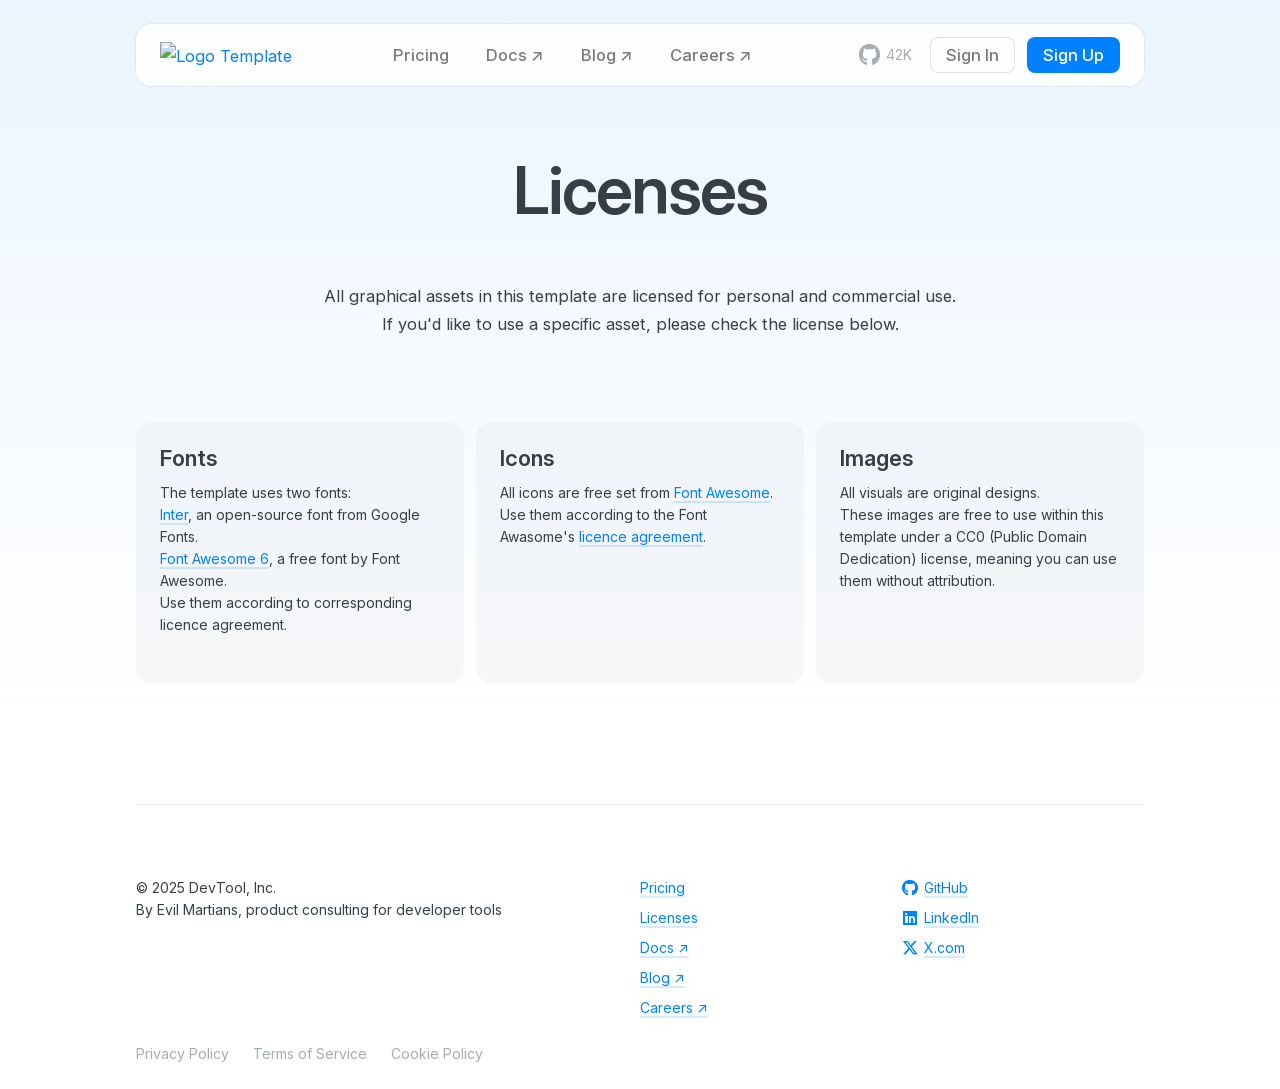
==== licenses.html @ e900818a "Merge c39c2cb5c415121796e2e6fe99fafd149a6c31c5 into 036e75100ebb5dcdecfb11efb75185112f4ec8be" ====
<!DOCTYPE html>
<html>
  <head>
    <meta charset="utf-8" />
    <title>Licenses</title>
    <meta content="Licenses" property="og:title" />
    <meta content="Licenses" property="twitter:title" />
    <meta content="width=device-width, initial-scale=1" name="viewport" />
    <link href="css/index.css" rel="stylesheet" type="text/css" />
    <link href="images/favicon.ico" rel="shortcut icon" type="image/x-icon" />
    <link href="images/webclip.png" rel="apple-touch-icon" />
    <meta name="robots" content="noindex" />
  </head>
  <body>
    <div class="background-gradient"></div>
    <div class="layout-blockcontainer page-container container">
      <div
        data-animation="default"
        data-collapse="medium"
        data-duration="400"
        data-easing="ease"
        data-easing2="ease"
        role="banner"
        class="navbar nav"
      >
        <div class="nav-container">
          <a href="index.html" class="brand nav-brand"
            ><img
              src="images/Logo-Template.svg"
              loading="lazy"
              alt="Logo Template"
          /></a>
          <nav role="navigation" class="nav-menu nav-menu">
            <a href="pricing.html" class="nav-link nav-link">Pricing</a>
            <a href="https://mintlify.com" class="nav-link nav-link">Docs ↗</a>
            <a href="https://substack.com" class="nav-link nav-link">Blog ↗</a>
            <a href="https://wellfound.com" class="nav-link nav-link"
              >Careers ↗</a
            >
            <div class="button-group-inline mobile-only">
              <a href="#" class="button-tertiary button">Sign In</a>
              <a href="#" class="button-primary button">Sign Up</a>
            </div>
          </nav>
          <div class="button-group">
            <a
              href="https://github.com"
              class="button-icon-text size-small hide-on-mobile inline-block"
            >
              <div class="icon-brand-m"></div>
              <div class="paragraph-s color-tertiary">42K</div>
            </a>
            <a href="#" class="button-tertiary size-small hide-on-mobile button"
              >Sign In</a
            >
            <a href="#" class="button-primary size-small button">Sign Up</a>
            <div class="menu-button nav-button">
              <div class="icon-nav-menu"></div>
            </div>
          </div>
        </div>
      </div>
      <section class="section text-centered">
        <h1>Licenses</h1>
        <p>
          All graphical assets in this template are licensed for personal and
          commercial use.<br />If you&#x27;d like to use a specific asset,
          please check the license below.
        </p>
      </section>
      <section class="section no-top-padding">
        <div class="grid columns-3">
          <div class="feature-card">
            <div class="layout-vflex vertical-stretch-container">
              <div class="vertical-stretch-content---align-top">
                <div class="feature-heading">
                  <h5 class="no-top-margin">Fonts</h5>
                  <p class="paragraph-s">
                    The template uses two fonts:<br />
                    <a href="https://fonts.google.com/specimen/Inter">Inter</a>,
                    an open-source font from Google Fonts.<br />
                    <a href="https://fontawesome.com/download">Font Awesome 6</a
                    >, a free font by Font Awesome.<br />Use them according to
                    corresponding licence agreement.
                  </p>
                  <div class="layout-hflex price-line"></div>
                </div>
              </div>
            </div>
          </div>
          <div class="feature-card">
            <div class="layout-vflex vertical-stretch-container">
              <div class="vertical-stretch-content---align-top">
                <div class="feature-heading">
                  <h5 class="no-top-margin">Icons</h5>
                  <p class="paragraph-s">
                    All icons are free set from
                    <a href="https://fontawesome.com/">Font Awesome</a
                    >.<br />Use them according to the Font Awasome&#x27;s
                    <a href="https://fontawesome.com/license"
                      >licence agreement</a
                    >.
                  </p>
                </div>
              </div>
            </div>
          </div>
          <div class="feature-card">
            <div class="layout-vflex vertical-stretch-container">
              <div class="vertical-stretch-content---align-top">
                <div class="feature-heading">
                  <h5 class="no-top-margin">Images</h5>
                  <p class="paragraph-s">
                    All visuals are original designs. <br />These images are
                    free to use within this template under a CC0 (Public Domain
                    Dedication) license, meaning you can use them without
                    attribution.
                  </p>
                </div>
              </div>
            </div>
          </div>
        </div>
      </section>
      <section class="footer">
        <div class="footer-layout">
          <div>
            <p class="paragraph-s">
              © 2025 DevTool, Inc.<br />By Evil Martians, product consulting for
              developer tools
            </p>
          </div>
          <div>
            <div class="layout-vflex link-list">
              <a href="pricing.html" class="paragraph-s">Pricing</a>
              <a
                href="licenses.html"
                aria-current="page"
                class="paragraph-s current"
                >Licenses</a
              >
              <a href="https://mintlify.com" class="paragraph-s">Docs ↗</a>
              <a href="https://substack.com" class="paragraph-s">Blog ↗</a>
              <a href="https://wellfound.com" class="paragraph-s">Careers ↗</a>
            </div>
          </div>
          <div>
            <div class="layout-vflex link-list">
              <a
                data-id="3e7704bc-75ef-787b-bafe-a7c6350da5e4"
                href="https://github.com"
                class="icon-link-s inline-block"
              >
                <div class="icon-brand-s color-accent"></div>
                <div class="paragraph-s pseudo-link">GitHub</div>
              </a>
              <a
                data-id="b610d62a-281d-e068-1417-5a959687b7b1"
                href="https://www.linkedin.com"
                class="icon-link-s inline-block"
              >
                <div class="icon-brand-s color-accent"></div>
                <div class="paragraph-s pseudo-link">LinkedIn</div>
              </a>
              <a
                data-id="21848985-5cab-8c8d-5093-92bbea1234e3"
                href="https://x.com"
                class="icon-link-s inline-block"
              >
                <div class="icon-brand-s color-accent"></div>
                <div class="paragraph-s pseudo-link">X.com</div>
              </a>
            </div>
          </div>
        </div>
        <div class="layout-hflex link-list-horizontal">
          <a href="#" class="link-tertiary paragraph-s">Privacy Policy</a>
          <a href="#" class="link-tertiary paragraph-s">Terms of Service</a>
          <a href="#" class="link-tertiary paragraph-s">Cookie Policy</a>
        </div>
      </section>
    </div>
  </body>
</html>
---- css/index.css ----
@font-face {
  font-family: Inter Variable;
  src: url("../fonts/InterVariable.woff2") format("woff2");
  font-weight: 100 900;
  font-style: normal;
  font-display: swap;
}

@font-face {
  font-family: Inter Variable;
  src: url("../fonts/InterVariable-Italic.woff2") format("woff2");
  font-weight: 100 900;
  font-style: italic;
  font-display: swap;
}

@font-face {
  font-family: "Icons (Font Awesome)";
  src: url("../fonts/fa-regular-400.woff2") format("woff2");
  font-weight: 400;
  font-style: normal;
  font-display: swap;
}

@font-face {
  font-family: "Icons Brands (Font Awesome)";
  src: url("../fonts/fa-brands-400.woff2") format("woff2");
  font-weight: 400;
  font-style: normal;
  font-display: swap;
}

@font-face {
  font-family: "Icons (Font Awesome)";
  src: url("../fonts/fa-solid-900.woff2") format("woff2");
  font-weight: 900;
  font-style: normal;
  font-display: swap;
}

:root {
  /* Fonts */
  --text-font: "Inter Variable", Arial, sans-serif;
  --icons-brands: "Icons Brands (Font Awesome)", Arial, sans-serif;
  --icons: "Icons (Font Awesome)", Arial, sans-serif;

  /* Colors */
  --colors-background: white;
  --colors-surface: #99a3ae14;
  --colors-text-primary: #363e48;
  --colors-text-secondary: #757a7f;
  --colors-text-tertiary: #a7acb2;
  --colors-accent: #0081ff;
  --colors-accent-b: #0081ff29;
  --colors-on-accent: white;
  --colors-button-primary-bg-hover: #0088f0d9;
  --colors-button-secondary-bg-hover: #0088f033;
  --colors-border-level-2: #99a3ae29; /* TODO: rename */
  --colors-border-level-3: #99a3ae52; /* TODO: rename */
  --colors-background-blur: #ffffffe6; /* TODO: use background */
  --colors-gradient-bg-start: #0081ff14;
  --colors-gradient-bg-end: #0081ff00;

  /* Sizing */
  --paragraph-m-size: 16.5px;
  --paragraph-m-line-height: 28px;
  --_sizing---m-default-vertical: 12px;
  --_sizing---m-section-vertical: 60px;
  --sizing-m-card-paddings: 24px;
  --header-1-size: 66px;
  --header-1-line-height: 64px;
  --header-font-weight: 600;
  --header-1-letter-spacing: -1.98px;
  --header-2-size: 49.5px;
  --header-2-line-height: 52px;
  --header-2-letter-spacing: -1.485px;
  --header-3-size: 38.5px;
  --header-3-line-height: 36px;
  --header-3-letter-spacing: -0.77px;
  --header-4-size: 27.5px;
  --header-4-line-height: 28px;
  --header-4-letter-spacing: -0.275px;
  --header-5-size: 22px;
  --header-5-line-height: 24px;
  --ui-m-size: 16.5px;
  --ui-m-line-height: 20px;
  --paragraph-l-size: 22px;
  --paragraph-l-line-height: 32px;
  --paragraph-l-letter-spacing: -0.44px;
  --paragraph-s-size: 14px;
  --paragraph-s-line-height: 22px;
  --paragraph-xs-size: 11px;
  --paragraph-xs-line-height: 16px;
  --_sizing---m-button-vertical-padding: 12px;
  --_sizing---m-button-horizontal-padding: 24px;
  --ui-button-font-weight: 500;
  --_sizing---s-button-vertical-padding: 8px;
  --_sizing---s-button-horizontal-padding: 16px;
}

.theme-light {
  --colors-background: white;
  --colors-surface: #99a3ae14;
  --colors-text-primary: #363e48;
  --colors-text-secondary: #757a7f;
  --colors-text-tertiary: #a7acb2;
  --colors-accent: #0081ff;
  --colors-accent-b: #0081ff29;
  --colors-on-accent: white;
  --colors-button-primary-bg-hover: #0088f0d9;
  --colors-button-secondary-bg-hover: #0088f033;
  --colors-border-level-2: #99a3ae29;
  --colors-border-level-3: #99a3ae52;
  --colors-background-blur: #ffffffe6;
  --colors-gradient-bg-start: #0081ff14;
  --colors-gradient-bg-end: #0081ff00;
}

.theme-dark {
  --colors-background: #1f1f20;
  --colors-surface: #9aa3af14;
  --colors-text-primary: #e5f0fc;
  --colors-text-secondary: #c2c7cd;
  --colors-text-tertiary: #94999f;
  --colors-accent: #0081ff;
  --colors-accent-b: #0081ff29;
  --colors-on-accent: white;
  --colors-button-primary-bg-hover: #0088f0d9;
  --colors-button-secondary-bg-hover: #0088f04d;
  --colors-border-level-2: #9aa3af29;
  --colors-border-level-3: #9aa3af52;
  --colors-background-blur: #1f1f20e6;
  --colors-gradient-bg-start: #0081ff1f;
  --colors-gradient-bg-end: #0081ff00;
}

.layout-blockcontainer {
  max-width: 940px;
  margin-left: auto;
  margin-right: auto;
  display: block;
}

.layout-hflex {
  flex-direction: row;
  align-items: flex-start;
  display: flex;
}

.layout-vflex {
  flex-direction: column;
  align-items: flex-start;
  display: flex;
}

@media screen and (max-width: 991px) {
  .layout-blockcontainer {
    max-width: 728px;
  }
}

@media screen and (max-width: 767px) {
  .layout-blockcontainer {
    max-width: none;
  }
}

html,
body {
  margin: 0;
}

body {
  background-color: var(--colors-background);
  font-family: var(--text-font);
  color: var(--colors-text-primary);
  font-size: var(--paragraph-m-size);
  line-height: var(--paragraph-m-line-height);
}

h1 {
  margin-top: var(--_sizing---m-default-vertical);
  margin-bottom: var(--_sizing---m-section-vertical);
  font-size: var(--header-1-size);
  line-height: var(--header-1-line-height);
  font-weight: var(--header-font-weight);
  letter-spacing: var(--header-1-letter-spacing);
}

h2 {
  margin-top: 32px;
  margin-bottom: var(--_sizing---m-default-vertical);
  font-size: var(--header-2-size);
  line-height: var(--header-2-line-height);
  font-weight: var(--header-font-weight);
  letter-spacing: var(--header-2-letter-spacing);
}

h3 {
  margin-top: 32px;
  margin-bottom: var(--_sizing---m-default-vertical);
  font-size: var(--header-3-size);
  line-height: var(--header-3-line-height);
  font-weight: var(--header-font-weight);
  letter-spacing: var(--header-3-letter-spacing);
}

h4 {
  margin-top: 32px;
  margin-bottom: var(--_sizing---m-default-vertical);
  font-size: var(--header-4-size);
  line-height: var(--header-4-line-height);
  font-weight: var(--header-font-weight);
  letter-spacing: var(--header-4-letter-spacing);
}

h5 {
  margin-top: 32px;
  margin-bottom: var(--_sizing---m-default-vertical);
  font-size: var(--header-5-size);
  line-height: var(--header-5-line-height);
  font-weight: var(--header-font-weight);
}

h6 {
  font-size: var(--ui-m-size);
  line-height: var(--ui-m-line-height);
  font-weight: var(--header-font-weight);
  margin-top: 16px;
  margin-bottom: 8px;
}

p {
  margin-top: var(--_sizing---m-default-vertical);
  margin-bottom: var(--_sizing---m-default-vertical);
}

a {
  color: var(--colors-accent);
  -webkit-text-stroke-width: 0px;
  text-underline-offset: 0px;
  text-decoration: underline;
  -webkit-text-decoration-color: var(--colors-accent-b);
  text-decoration-color: var(--colors-accent-b);
  -webkit-text-decoration-skip-ink: none;
  text-decoration-skip-ink: none;
  text-underline-position: under;
  text-decoration-thickness: 2px;
}

a:hover {
  color: var(--colors-button-primary-bg-hover);
}

ul,
ol {
  margin-top: 16px;
  margin-bottom: 16px;
  padding-left: 40px;
}

li {
  margin-top: 8px;
  margin-bottom: 8px;
}

blockquote {
  font-size: var(--paragraph-m-size);
  line-height: var(--paragraph-m-line-height);
  border-left: 5px solid #e2e2e2;
  margin-top: 12px;
  margin-bottom: 12px;
  padding: 12px 40px 12px 36px;
}

img {
  vertical-align: middle;
  max-width: 100%;
  display: inline-block;
}

.page-container {
  max-width: 1008px;
}

.section {
  padding-top: var(--_sizing---m-section-vertical);
  padding-bottom: var(--_sizing---m-section-vertical);
}

.section.no-top-padding {
  padding-top: 0;
}

.heading {
  margin-bottom: var(--_sizing---m-default-vertical);
  grid-column-gap: 0px;
  grid-row-gap: 0px;
  flex-flow: column;
  max-width: 672px;
  display: flex;
}

.heading.first-screen {
  padding-bottom: 36px;
}

.heading.centered {
  text-align: center;
  margin-left: auto;
  margin-right: auto;
}

.button-group {
  grid-column-gap: 12px;
  grid-row-gap: 12px;
  flex-flow: wrap;
  align-items: center;
  display: flex;
}

.button-group.margin-paragraph {
  margin-top: var(--_sizing---m-default-vertical);
  margin-bottom: var(--_sizing---m-default-vertical);
}

.button-group.margin-paragraph.centered {
  justify-content: center;
  align-items: center;
}

.button-group.hide-on-desktop {
  display: none;
}

.button-group.margin-top-l {
  margin-top: 24px;
}

.content {
  padding-top: var(--_sizing---m-section-vertical);
  padding-bottom: var(--_sizing---m-section-vertical);
  max-width: 720px;
}

.paragraph-l {
  font-size: var(--paragraph-l-size);
  line-height: var(--paragraph-l-line-height);
  letter-spacing: var(--paragraph-l-letter-spacing);
}

.paragraph-s {
  font-size: var(--paragraph-s-size);
  line-height: var(--paragraph-s-line-height);
}

.paragraph-s.pseudo-link {
  text-decoration: underline;
  -webkit-text-decoration-color: var(--colors-accent-b);
  text-decoration-color: var(--colors-accent-b);
  text-decoration-thickness: 2px;
}

.paragraph-s.color-tertiary {
  color: var(--colors-text-tertiary);
}

.paragraph-xs {
  font-size: var(--paragraph-xs-size);
  line-height: var(--paragraph-xs-line-height);
}

.ui-m {
  color: var(--colors-text-primary);
  font-size: var(--ui-m-size);
  line-height: var(--ui-m-line-height);
  margin-top: 0;
  margin-bottom: 0;
  font-weight: 400;
}

.ui-m.color-tertiary {
  color: var(--colors-text-tertiary);
}

.list-s {
  font-size: var(--paragraph-s-size);
  line-height: var(--paragraph-s-line-height);
}

.ui-m-bold {
  color: var(--colors-text-primary);
  font-size: var(--ui-m-size);
  line-height: var(--ui-m-line-height);
  margin-top: 0;
  margin-bottom: 0;
  font-weight: 500;
}

.ui-m-bold.single-line {
  text-overflow: ellipsis;
  white-space: nowrap;
  overflow-wrap: normal;
  overflow: hidden;
}

.block-quote-s {
  font-size: var(--paragraph-s-size);
  line-height: var(--paragraph-s-line-height);
}

/* Buttons */

.button-primary {
  padding: var(--_sizing---m-button-vertical-padding)
    var(--_sizing---m-button-horizontal-padding);
  background-color: var(--colors-accent);
  color: var(--colors-on-accent);
  font-size: var(--ui-m-size);
  line-height: var(--ui-m-line-height);
  font-weight: var(--ui-button-font-weight);
  text-align: center;
  border-radius: 12px;
}

.button-primary:hover {
  background-color: var(--colors-button-primary-bg-hover);
  color: var(--colors-on-accent);
}

.button-primary.size-small {
  padding: var(--_sizing---s-button-vertical-padding)
    var(--_sizing---s-button-horizontal-padding);
  border-radius: 8px;
}

.button-primary.button-full-width {
  width: 100%;
}

.button-secondary {
  padding: var(--_sizing---m-button-vertical-padding)
    var(--_sizing---m-button-horizontal-padding);
  background-color: var(--colors-accent-b);
  color: var(--colors-accent);
  font-size: var(--ui-m-size);
  line-height: var(--ui-m-line-height);
  font-weight: var(--ui-button-font-weight);
  text-align: center;
  border: 0 #0000;
  border-radius: 12px;
  text-decoration: none;
}

.button-secondary:hover {
  background-color: var(--colors-button-secondary-bg-hover);
}

.button-secondary.size-small {
  padding: var(--_sizing---s-button-vertical-padding)
    var(--_sizing---s-button-horizontal-padding);
  border-radius: 8px;
}

.body {
  background-color: var(--colors-background);
  color: var(--colors-text-primary);
}

.button-tertiary {
  padding: var(--_sizing---m-button-vertical-padding)
    var(--_sizing---m-button-horizontal-padding);
  box-shadow: inset 0 0 0 1px var(--colors-border-level-3);
  color: var(--colors-text-secondary);
  font-size: var(--ui-m-size);
  line-height: var(--ui-m-line-height);
  font-weight: var(--ui-button-font-weight);
  text-align: center;
  background-color: #0000;
  border: 0 #fff;
  border-radius: 12px;
  text-decoration: none;
}

.button-tertiary:hover {
  background-color: var(--colors-surface);
  color: var(--colors-text-secondary);
}

.button-tertiary.size-small {
  padding: var(--_sizing---s-button-vertical-padding)
    var(--_sizing---s-button-horizontal-padding);
  border-radius: 8px;
}

.button-tertiary.button-full-width {
  width: 100%;
}

/* Navigation */

.navbar {
  background-color: #0000;
  margin-top: 24px;
  position: sticky;
  inset: 24px 0% auto;
}

.nav-container {
  grid-column-gap: 16px;
  grid-row-gap: 16px;
  background-color: var(--colors-background-blur);
  box-shadow: 0 0 0 1px var(--colors-border-level-2);
  -webkit-backdrop-filter: blur(40px);
  backdrop-filter: blur(40px);
  border-radius: 16px;
  grid-template-rows: auto;
  grid-template-columns: 1fr 1fr 1fr 1fr;
  grid-auto-columns: 1fr;
  justify-content: space-between;
  place-items: center stretch;
  max-width: 1008px;
  margin-left: 0;
  margin-right: 0;
  padding: 12px 12px 12px 24px;
  display: flex;
}

.nav-link {
  color: var(--colors-text-secondary);
  font-size: var(--ui-m-size);
  line-height: var(--ui-m-line-height);
  font-weight: var(--ui-button-font-weight);
  border-radius: 8px;
  padding: 8px 16px;
  display: inline-block;
  text-decoration: none;
}

.nav-link:hover {
  color: var(--colors-text-primary);
}

.nav-link:active {
  color: var(--colors-text-tertiary);
}

.div-block {
  justify-content: space-between;
  align-items: center;
  display: flex;
}

.background-gradient {
  z-index: -10;
  background-image: linear-gradient(
    180deg,
    var(--colors-gradient-bg-start),
    var(--colors-gradient-bg-end)
  );
  width: 100%;
  height: 80vh;
  position: absolute;
  inset: 0%;
}

.image-wide {
  margin-top: var(--_sizing---m-default-vertical);
  margin-bottom: var(--_sizing---m-default-vertical);
  width: 116%;
  max-width: none;
  margin-left: -8%;
}

.paragraph-dimmed {
  color: var(--colors-text-secondary);
}

.footer {
  border-top: 1px solid var(--colors-border-level-2);
  margin-top: 48px;
  margin-bottom: 0;
  padding-top: 60px;
  padding-bottom: 24px;
}

.menu-button.open {
  border-radius: 8px;
}

.button-group-inline {
  grid-column-gap: 12px;
  grid-row-gap: 12px;
  display: inline-flex;
}

.button-group-inline.hide-on-desktop,
.button-group-inline.mobile-only {
  display: none;
}

.logo-container {
  grid-column-gap: 36px;
  grid-row-gap: 36px;
  flex-flow: wrap;
  place-content: stretch center;
  align-items: center;
  padding-top: 24px;
  padding-bottom: 24px;
}

.text-centered {
  text-align: center;
}

.button-icon-text {
  padding: var(--_sizing---m-button-vertical-padding) 12px;
  grid-column-gap: 8px;
  grid-row-gap: 8px;
  color: var(--colors-text-tertiary);
  text-align: center;
  border-radius: 12px;
  justify-content: center;
  align-items: center;
  text-decoration: none;
  display: flex;
}

.button-icon-text:hover {
  background-color: var(--colors-surface);
}

.button-icon-text.size-small {
  padding: var(--_sizing---s-button-vertical-padding) 6px;
  grid-column-gap: 6px;
  grid-row-gap: 6px;
  border-radius: 8px;
}

.button-icon-text.size-small.hide-on-mobile {
  object-fit: fill;
}

.feature-card {
  padding: var(--sizing-m-card-paddings);
  background-color: var(--colors-surface);
  border-radius: 16px;
}

.icon-brand-m {
  font-family: var(--icons-brands);
  color: var(--colors-text-tertiary);
  font-size: var(--paragraph-l-size);
  line-height: var(--ui-m-line-height);
  display: inline;
}

.icon-brand-m.color-accent {
  color: var(--colors-accent);
  min-width: 20px;
}

.feature-heading {
  margin-bottom: var(--_sizing---m-default-vertical);
  max-width: 672px;
}

.block {
  margin: var(--_sizing---m-default-vertical) 0px;
}

.heading-2,
.heading-3,
.heading-5-accent,
.heading-5,
.heading-6,
.heading-7 {
  color: var(--colors-accent);
}

.column {
  padding-left: 0;
  padding-right: 0;
}

.grid {
  display: grid;
  margin-top: var(--_sizing---m-default-vertical);
  margin-bottom: var(--_sizing---m-default-vertical);
  grid-column-gap: 12px;
  grid-row-gap: 12px;
  grid-template-rows: auto;
  grid-auto-columns: 1fr;
}

.grid.gap-l {
  grid-column-gap: 24px;
  grid-row-gap: 24px;
}

.grid.gap-xl {
  grid-column-gap: 60px;
  grid-row-gap: 60px;
}

.columns-2 {
  grid-template-columns: repeat(2, minmax(0, 1fr));
}

.columns-3 {
  grid-template-columns: repeat(3, minmax(0, 1fr));
}

.columns-1\/2-1 {
  grid-template-columns: minmax(0, 0.5fr) minmax(0, 1fr);
}

.columns-1-1\/2 {
  grid-template-columns: minmax(0, 1fr) minmax(0, 0.5fr);
}

.card-with-icon {
  border-radius: 24px;
}

.paragraph-m-bold {
  font-weight: 600;
}

.paragraph-s-bold {
  color: var(--colors-text-primary);
  font-size: var(--paragraph-s-size);
  line-height: var(--paragraph-s-line-height);
  font-weight: 600;
}

.paragraph-xs-bold {
  font-size: var(--paragraph-xs-size);
  line-height: var(--paragraph-xs-line-height);
  font-weight: 600;
}

.icon-l {
  font-family: var(--icons);
  color: var(--colors-text-tertiary);
  font-size: 36px;
  line-height: 36px;
  display: inline;
}

.icon-m {
  font-family: var(--icons);
  color: var(--colors-text-tertiary);
  font-size: var(--paragraph-l-size);
  line-height: var(--ui-m-line-height);
  display: inline;
}

.icon-xl {
  font-family: var(--icons);
  color: var(--colors-accent);
  font-size: 48px;
  line-height: 48px;
  display: inline;
}

.cards-with-icons-container {
  margin-top: var(--_sizing---m-default-vertical);
  margin-bottom: var(--_sizing---m-default-vertical);
  grid-column-gap: 36px;
  grid-row-gap: 36px;
  grid-template-rows: auto;
  grid-template-columns: 1fr 1fr 1fr;
  grid-auto-columns: 1fr;
  padding-top: 24px;
  padding-bottom: 24px;
  display: grid;
}

.no-top-margin {
  margin-top: 0;
}

.code-block-text-s {
  font-size: var(--paragraph-s-size);
  line-height: var(--paragraph-s-line-height);
}

.card-code-block {
  padding: var(--sizing-m-card-paddings);
  border: 1px solid var(--colors-border-level-2);
  border-radius: 16px;
}

.card-code-block.dark {
  background-color: #2b2b2b;
}

.nav-link-external {
  display: flex;
}

.accordion-item {
  border-bottom: 1px solid var(--colors-border-level-2);
  width: 100%;
  overflow: hidden;
}

.accordion-toggle {
  padding: var(--_sizing---m-button-vertical-padding) 48px
    var(--_sizing---m-button-vertical-padding) var(--sizing-m-card-paddings);
  align-items: center;
  height: 68px;
  display: flex;
}

.accordion-toggle:hover {
  color: var(--colors-text-secondary);
}

.dropdown-list {
  padding-right: 48px;
  padding-bottom: var(--_sizing---m-button-vertical-padding);
  padding-left: var(--sizing-m-card-paddings);
  background-color: #0000;
  display: block;
  position: static;
}

.accordion-chevron {
  color: var(--colors-text-tertiary);
}

.accordion-container {
  border-top: 1px solid var(--colors-border-level-2);
  flex-flow: column;
  display: flex;
}

.section-copy {
  padding-top: var(--_sizing---m-section-vertical);
  padding-bottom: var(--_sizing---m-section-vertical);
}

.link-list {
  grid-column-gap: 8px;
  grid-row-gap: 8px;
  padding-top: 12px;
}

.columns {
  margin-bottom: 24px;
}

.link-tertiary {
  color: var(--colors-text-tertiary);
  text-decoration: none;
  -webkit-text-decoration-color: var(--colors-border-level-3);
  text-decoration-color: var(--colors-border-level-3);
  text-decoration-style: solid;
}

.link-tertiary:hover {
  color: var(--colors-text-secondary);
  text-decoration: none;
  -webkit-text-decoration-color: var(--colors-border-level-3);
  text-decoration-color: var(--colors-border-level-3);
}

.link-list-horizontal {
  grid-column-gap: var(--_sizing---m-button-horizontal-padding);
  grid-row-gap: var(--_sizing---m-button-horizontal-padding);
}

.footer-layout {
  grid-column-gap: 16px;
  grid-row-gap: 16px;
  grid-template-rows: auto;
  grid-template-columns: 2fr 1fr 1fr;
  grid-auto-columns: 1fr;
  margin-bottom: 24px;
  display: grid;
}

.heading-1-tight {
  margin-bottom: var(--_sizing---m-default-vertical);
}

.toggle-button-container {
  background-color: var(--colors-surface);
  box-shadow: 0 0 0 4px var(--colors-surface);
  border-radius: 10px;
  display: inline-block;
  position: relative;
}

.toggle-option-button {
  padding-top: var(--_sizing---s-button-vertical-padding);
  padding-bottom: var(--_sizing---s-button-vertical-padding);
  color: var(--colors-text-primary);
  font-size: var(--ui-m-size);
  line-height: var(--ui-m-line-height);
  text-align: center;
  background-color: #0000;
  border-radius: 8px;
  min-width: 120px;
}

.toggle-current-option-marker {
  z-index: -1;
  background-color: var(--colors-background);
  box-shadow: 0 0 0 1px var(--colors-border-level-2);
  border-radius: 8px;
  width: 50%;
  height: 100%;
  position: absolute;
  top: 0;
  right: 0;
}

.price-line {
  grid-column-gap: 2px;
  grid-row-gap: 2px;
  justify-content: flex-start;
  align-items: baseline;
}

.paragraph-l-bold {
  font-size: var(--paragraph-l-size);
  line-height: var(--paragraph-l-line-height);
  letter-spacing: var(--paragraph-l-letter-spacing);
  font-weight: 600;
}

.list-s-features {
  font-size: var(--paragraph-s-size);
  line-height: var(--paragraph-s-line-height);
  padding-left: 0;
}

.list-s-features.separator-on-top {
  border-top: 1px solid var(--colors-border-level-3);
  margin-top: 24px;
  padding-top: 16px;
}

.list-s-item-feature {
  grid-column-gap: 8px;
  grid-row-gap: 8px;
  margin-top: 8px;
  margin-bottom: 8px;
  list-style-type: none;
}

.icon-s {
  font-family: var(--icons);
  color: var(--colors-text-secondary);
  font-size: var(--paragraph-m-size);
  line-height: var(--paragraph-s-line-height);
  text-align: center;
  min-width: 22px;
  display: inline;
}

.button-group-vertical {
  grid-column-gap: 12px;
  grid-row-gap: 12px;
  flex-flow: column;
  align-items: flex-start;
  display: flex;
}

.button-group-vertical.margin-paragraph {
  margin-top: var(--_sizing---m-default-vertical);
  margin-bottom: var(--_sizing---m-default-vertical);
}

.button-group-vertical.margin-paragraph.centered {
  justify-content: center;
  align-items: center;
}

.button-group-vertical.hide-on-desktop {
  display: none;
}

.button-group-vertical.margin-top-l {
  margin-top: 24px;
}

.vertical-stretch-container {
  justify-content: space-between;
  align-items: stretch;
  height: 100%;
}

.table {
  grid-column-gap: 0px;
  grid-row-gap: 0px;
  flex-flow: column;
  grid-template-rows: auto;
  grid-template-columns: 1fr 1fr 1fr 1fr;
  grid-auto-columns: 1fr;
  display: flex;
}

.table-header-row {
  padding-top: var(--_sizing---m-button-vertical-padding);
  padding-bottom: var(--_sizing---m-button-vertical-padding);
  grid-column-gap: 16px;
  grid-row-gap: 16px;
  border-bottom: 1px solid var(--colors-border-level-2);
  grid-template-rows: auto;
  grid-template-columns: 1fr 1fr 1fr 1fr;
  grid-auto-columns: 1fr;
  display: grid;
}

.table-row {
  padding-top: var(--_sizing---m-button-vertical-padding);
  padding-bottom: var(--_sizing---m-button-vertical-padding);
  grid-column-gap: 16px;
  grid-row-gap: 16px;
  border-bottom: 1px solid var(--colors-border-level-2);
  grid-template-rows: auto;
  grid-template-columns: 1fr 1fr 1fr 1fr;
  grid-auto-columns: 1fr;
  place-items: center start;
  display: grid;
}

.icon-link {
  grid-column-gap: 6px;
  grid-row-gap: 6px;
  color: var(--colors-accent);
  align-items: center;
  text-decoration: none;
  display: flex;
}

.icon-brand-s {
  font-family: var(--icons-brands);
  color: var(--colors-text-tertiary);
  font-size: var(--paragraph-m-size);
  line-height: var(--ui-m-line-height);
  text-align: center;
  min-width: 20px;
  display: inline;
}

.icon-brand-s.color-accent {
  color: var(--colors-accent);
  text-decoration: none;
}

.icon-link-s {
  grid-column-gap: 4px;
  grid-row-gap: 4px;
  align-items: center;
  text-decoration: none;
  text-decoration-thickness: 0;
  display: flex;
}

.icon-link-s:hover {
  color: var(--colors-button-primary-bg-hover);
}

.flex-block {
  grid-column-gap: 6px;
  grid-row-gap: 6px;
  justify-content: flex-start;
  align-items: center;
}

.text-block {
  font-family: var(--icons-brands);
  font-size: var(--ui-m-size);
  line-height: var(--ui-m-line-height);
}

.text-link-m {
  text-decoration: underline;
  -webkit-text-decoration-color: var(--colors-accent-b);
  text-decoration-color: var(--colors-accent-b);
}

.image-full {
  width: 100%;
}

.icon-xl-solid {
  font-family: var(--icons);
  color: var(--colors-accent);
  font-size: 48px;
  font-weight: 900;
  line-height: 48px;
  display: inline;
}

.icon-l-solid {
  font-family: var(--icons);
  color: var(--colors-text-tertiary);
  font-size: 36px;
  font-weight: 900;
  line-height: 36px;
  display: inline;
}

.icon-m-solid {
  font-family: var(--icons);
  color: var(--colors-text-tertiary);
  font-size: var(--paragraph-l-size);
  line-height: var(--ui-m-line-height);
  font-weight: 900;
  display: inline;
}

.icon-s-solid {
  font-family: var(--icons);
  color: var(--colors-text-secondary);
  font-size: var(--paragraph-m-size);
  line-height: var(--paragraph-s-line-height);
  text-align: center;
  min-width: 22px;
  display: inline;
}

@media screen and (max-width: 991px) {
  .page-container {
    padding-left: 24px;
    padding-right: 24px;
  }

  .heading.first-screen {
    max-width: 100%;
  }

  .button-group {
    flex-shrink: 0;
  }

  .button-group.desktop-only {
    display: none;
  }

  .button-group.hide-on-desktop {
    flex: none;
    display: flex;
  }

  .content {
    margin-left: 16px;
    margin-right: 16px;
  }

  .nav-link {
    padding: 16px 4px;
    display: inline-flex;
  }

  .image-wide {
    width: 100%;
    margin-left: 0;
  }

  .menu-button {
    padding: 6px 8px;
  }

  .brand {
    flex: 0 auto;
  }

  .button-group-inline.hide-on-desktop {
    flex-flow: column;
    display: flex;
  }

  .nav-menu {
    background-color: var(--colors-background);
    box-shadow: 0 0 0 1px var(--colors-border-level-2);
    border-radius: 16px;
    margin-top: 4px;
    padding: 12px 24px;
  }

  .grid.gap-l {
    grid-column-gap: 16px;
    grid-row-gap: 16px;
  }

  .grid.gap-xl {
    grid-column-gap: 24px;
    grid-row-gap: 24px;
  }

  .button-group-vertical {
    flex-shrink: 0;
  }

  .button-group-vertical.desktop-only {
    display: none;
  }

  .button-group-vertical.hide-on-desktop {
    flex: none;
    display: flex;
  }
}

@media screen and (max-width: 767px) {
  body {
    --text-font: "Inter Variable", Arial, sans-serif;
    --paragraph-m-size: 13.7px;
    --paragraph-m-line-height: 22px;
    --header-1-size: 38.5px;
    --header-1-line-height: 36px;
    --header-font-weight: 600;
    --header-1-letter-spacing: -0.77px;
    --header-2-size: 27.5px;
    --header-2-line-height: 28px;
    --header-2-letter-spacing: -0.275px;
    --header-3-size: 22px;
    --header-3-line-height: 24px;
    --header-3-letter-spacing: 0px;
    --header-4-size: 19.2px;
    --header-4-line-height: 22px;
    --header-4-letter-spacing: 0px;
    --header-5-size: 16.5px;
    --header-5-line-height: 20px;
    --ui-m-size: 13.7px;
    --ui-m-line-height: 16px;
    --paragraph-l-size: 16.5px;
    --paragraph-l-line-height: 28px;
    --paragraph-l-letter-spacing: 0px;
    --paragraph-s-size: 11px;
    --paragraph-s-line-height: 16px;
    --paragraph-xs-size: 8.2px;
    --paragraph-xs-line-height: 10px;
    --ui-button-font-weight: 500;
    --icons-brands: "Icons Brands (Font Awesome)", Arial, sans-serif;
    --icons: "Icons (Font Awesome)", Arial, sans-serif;
    --_sizing---m-default-vertical: 12px;
    --_sizing---m-section-vertical: 24px;
    --_sizing---m-button-vertical-padding: 16px;
    --_sizing---m-button-horizontal-padding: 24px;
    --_sizing---s-button-vertical-padding: 8px;
    --_sizing---s-button-horizontal-padding: 16px;
    --sizing-m-card-paddings: 12px;
  }

  .navbar {
    margin-top: 12px;
    top: 12px;
  }

  .nav-container {
    padding: 6px 8px;
  }

  .footer {
    margin-top: 24px;
    padding-top: 24px;
  }

  .columns-2,
  .columns-3,
  .columns-1\/2-1,
  .columns-1-1\/2,
  .cards-with-icons-container {
    grid-template-columns: 1fr;
  }
}

@media screen and (max-width: 479px) {
  .page-container {
    padding-left: 16px;
    padding-right: 16px;
  }

  .ui-m-bold {
    text-overflow: clip;
    white-space: normal;
    flex: 0 auto;
    width: auto;
  }

  .button-tertiary.size-small.hide-on-mobile {
    display: none;
  }

  .nav-link {
    display: flex;
  }

  .button-group-inline.mobile-only {
    grid-column-gap: 4px;
    grid-row-gap: 4px;
    flex-flow: column;
    margin-top: 12px;
    display: flex;
  }

  .nav-menu {
    padding-left: 12px;
    padding-right: 12px;
  }

  .logo-container {
    grid-column-gap: 24px;
    grid-row-gap: 24px;
    padding-top: 12px;
    padding-bottom: 12px;
  }

  .button-icon-text.size-small.hide-on-mobile {
    display: none;
  }

  .accordion-toggle {
    justify-content: flex-start;
    align-items: center;
  }

  .footer-layout {
    grid-template-columns: 2fr;
  }
}
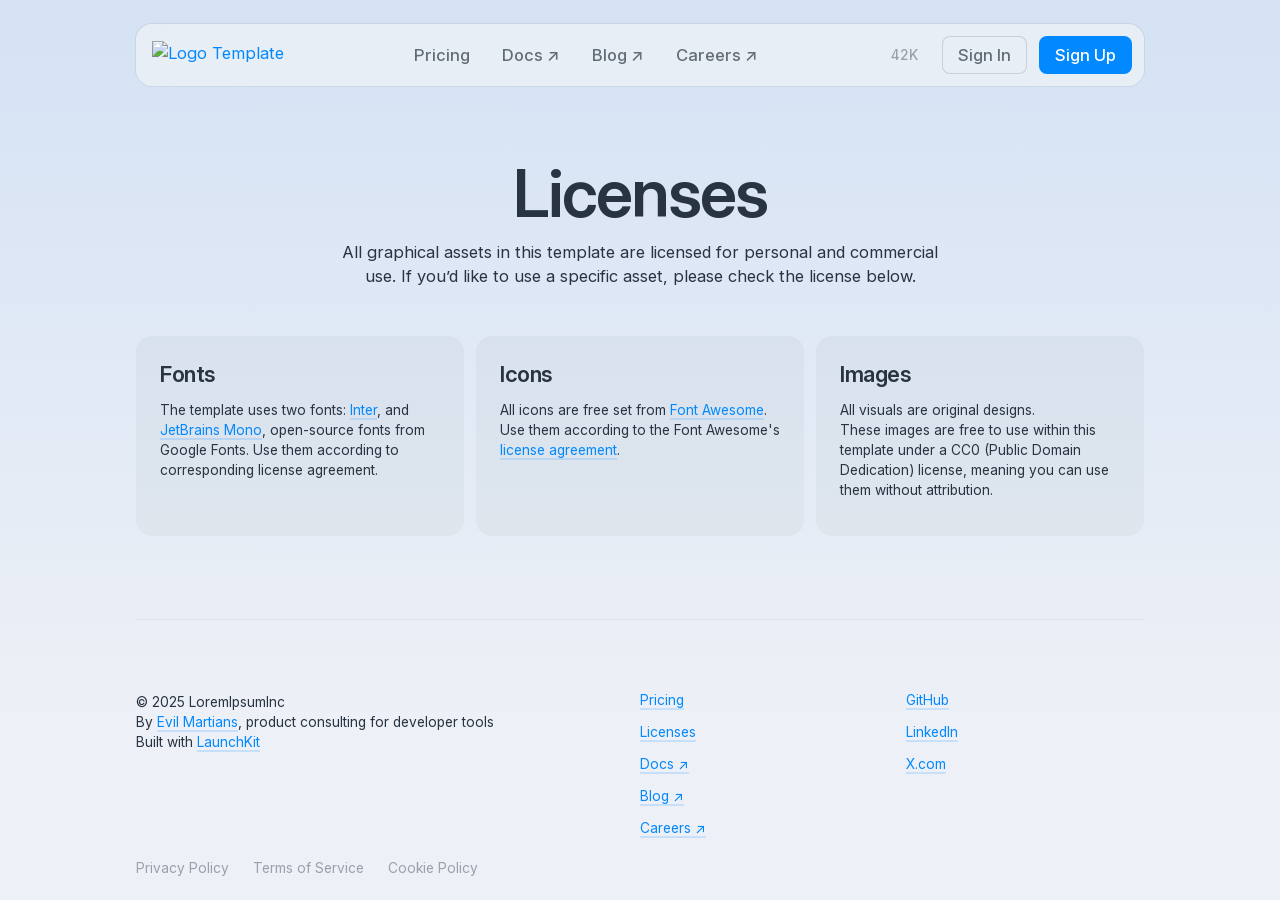
==== commit 2006bb3a: "Add search to all pages" ====
--- a/licenses.html
+++ b/licenses.html
@@ -1,116 +1,120 @@
 <!DOCTYPE html>
-<html>
-  <head>
-    <meta charset="utf-8" />
-    <title>Licenses</title>
-    <meta content="Licenses" property="og:title" />
-    <meta content="Licenses" property="twitter:title" />
-    <meta content="width=device-width, initial-scale=1" name="viewport" />
-    <link href="css/index.css" rel="stylesheet" type="text/css" />
-    <link href="images/favicon.ico" rel="shortcut icon" type="image/x-icon" />
-    <link href="images/webclip.png" rel="apple-touch-icon" />
-    <meta name="robots" content="noindex" />
-  </head>
-  <body>
-    <div class="background-gradient"></div>
-    <div class="layout-blockcontainer page-container container">
-      <div
-        data-animation="default"
-        data-collapse="medium"
-        data-duration="400"
-        data-easing="ease"
-        data-easing2="ease"
-        role="banner"
-        class="navbar nav"
-      >
-        <div class="nav-container">
-          <a href="index.html" class="brand nav-brand"
-            ><img
-              src="images/Logo-Template.svg"
-              loading="lazy"
-              alt="Logo Template"
-          /></a>
-          <nav role="navigation" class="nav-menu nav-menu">
-            <a href="pricing.html" class="nav-link nav-link">Pricing</a>
-            <a href="https://mintlify.com" class="nav-link nav-link">Docs ↗</a>
-            <a href="https://substack.com" class="nav-link nav-link">Blog ↗</a>
-            <a href="https://wellfound.com" class="nav-link nav-link"
-              >Careers ↗</a
-            >
-            <div class="button-group-inline mobile-only">
-              <a href="#" class="button-tertiary button">Sign In</a>
-              <a href="#" class="button-primary button">Sign Up</a>
-            </div>
-          </nav>
-          <div class="button-group">
-            <a
-              href="https://github.com"
-              class="button-icon-text size-small hide-on-mobile inline-block"
-            >
-              <div class="icon-brand-m"></div>
-              <div class="paragraph-s color-tertiary">42K</div>
-            </a>
-            <a href="#" class="button-tertiary size-small hide-on-mobile button"
-              >Sign In</a
-            >
-            <a href="#" class="button-primary size-small button">Sign Up</a>
-            <div class="menu-button nav-button">
-              <div class="icon-nav-menu"></div>
-            </div>
-          </div>
+<!-- Try theme-dark -->
+<html lang="en" class="theme-light">
+
+<head>
+  <meta charset="utf-8" />
+  <title>LaunchKit — License page</title>
+  <meta content="Free template for devtool landing pages" name="description" />
+  <meta content="width=device-width, initial-scale=1" name="viewport" />
+  <meta name="robots" content="noindex" />
+
+  <!-- Open Graph -->
+  <meta property="og:title" content="LaunchKit — License page" />
+  <meta property="twitter:title" content="LaunchKit — License page" />
+
+  <!-- Favicon and icons -->
+  <link rel="icon" href="images/favicon/favicon.ico" sizes="32x32" />
+  <link rel="icon" href="images/favicon/icon.svg" type="image/svg+xml" />
+  <link rel="apple-touch-icon" href="images/favicon/apple-touch-icon.png" />
+
+  <!-- Preload fonts -->
+  <link rel="preload" href="fonts/InterVariable.woff2" as="font" type="font/woff2" crossorigin />
+
+  <!-- DocSearch CSS -->
+  <link rel="stylesheet" href="https://cdn.jsdelivr.net/npm/@docsearch/css@4" />
+
+  <!-- Styles -->
+  <link href="vendor/font-awesome-6.7.2/css/all.min.css" rel="stylesheet" />
+  <link href="css/index.css" rel="stylesheet" type="text/css" />
+  <link href="css/tablet.css" rel="stylesheet" type="text/css" />
+  <link href="css/mobile.css" rel="stylesheet" type="text/css" />
+  <link href="css/search.css" rel="stylesheet" type="text/css" />
+  <script src="js/main.js" type="text/javascript" defer></script>
+  <script src="js/search.js" type="text/javascript" defer></script>
+</head>
+
+<body>
+  <div class="background-gradient"></div>
+  <div class="page-container">
+    <header class="nav-container">
+      <div class="nav-brand">
+        <a href="index.html"><img src="images/Logo-Template.svg" width="132" height="28" alt="Logo Template" /></a>
+        <div id="docsearch" class="button tertiary compact search-container" aria-label="Search"></div>
+      </div>
+      <nav role="navigation" class="nav-menu" data-navigation>
+        <a href="pricing.html" class="nav-link">Pricing</a>
+        <a href="https://mintlify.com" class="nav-link">Docs ↗</a>
+        <a href="https://substack.com" class="nav-link">Blog ↗</a>
+        <a href="https://wellfound.com" class="nav-link">Careers ↗</a>
+        <div class="button-group stacked margin-top-l mobile-only">
+          <a href="#" class="button tertiary">Sign In</a>
+          <a href="#" class="button primary">Sign Up</a>
         </div>
+      </nav>
+      <div class="button-group">
+        <a href="https://github.com" class="button ghost compact hide-on-mobile">
+          <div class="fa-brands fa-github icon l"></div>
+          <div class="paragraph s tertiary">42K</div>
+        </a>
+        <a href="#" class="button tertiary compact hide-on-mobile">Sign In</a>
+        <a href="#" class="button primary compact">Sign Up</a>
+        <button class="button ghost compact nav-hamburger" data-mobile-toggle>
+          <span class="fa-solid fa-bars icon m"></span>
+        </button>
       </div>
-      <section class="section text-centered">
-        <h1>Licenses</h1>
-        <p>
-          All graphical assets in this template are licensed for personal and
-          commercial use.<br />If you&#x27;d like to use a specific asset,
-          please check the license below.
-        </p>
-      </section>
-      <section class="section no-top-padding">
-        <div class="grid columns-3">
+    </header>
+    <main>
+      <section>
+        <div class="text-centered full-width">
+          <h1>Licenses</h1>
+          <p class="balanced">
+            All graphical assets in this template are licensed for personal and
+            commercial use. If you’d like to use a specific asset,
+            please check the license below.
+          </p>
+        </div>
+        <div class="grid columns-3 margin-top-xl">
           <div class="feature-card">
-            <div class="layout-vflex vertical-stretch-container">
+            <div class="justified-vertically">
               <div class="vertical-stretch-content---align-top">
                 <div class="feature-heading">
-                  <h5 class="no-top-margin">Fonts</h5>
-                  <p class="paragraph-s">
-                    The template uses two fonts:<br />
-                    <a href="https://fonts.google.com/specimen/Inter">Inter</a>,
-                    an open-source font from Google Fonts.<br />
-                    <a href="https://fontawesome.com/download">Font Awesome 6</a
-                    >, a free font by Font Awesome.<br />Use them according to
-                    corresponding licence agreement.
-                  </p>
-                  <div class="layout-hflex price-line"></div>
-                </div>
-              </div>
-            </div>
-          </div>
-          <div class="feature-card">
-            <div class="layout-vflex vertical-stretch-container">
-              <div class="vertical-stretch-content---align-top">
-                <div class="feature-heading">
-                  <h5 class="no-top-margin">Icons</h5>
-                  <p class="paragraph-s">
-                    All icons are free set from
-                    <a href="https://fontawesome.com/">Font Awesome</a
-                    >.<br />Use them according to the Font Awasome&#x27;s
-                    <a href="https://fontawesome.com/license"
-                      >licence agreement</a
-                    >.
+                  <p class="paragraph l bold no-top-margin">Fonts</p>
+                  <p class="paragraph s">
+                    The template uses two fonts:
+                    <a href="https://fonts.google.com/specimen/Inter" target="_blank">Inter</a>,
+                    and
+                    <a href="https://fonts.google.com/specimen/JetBrains+Mono" target="_blank">JetBrains Mono</a>,
+                    open-source fonts
+                    from Google Fonts. Use them according
+                    to corresponding license agreement.
                   </p>
                 </div>
               </div>
             </div>
           </div>
           <div class="feature-card">
-            <div class="layout-vflex vertical-stretch-container">
+            <div class="justified-vertically">
               <div class="vertical-stretch-content---align-top">
                 <div class="feature-heading">
-                  <h5 class="no-top-margin">Images</h5>
-                  <p class="paragraph-s">
+                  <p class="paragraph l bold no-top-margin">Icons</p>
+                  <p class="paragraph s">
+                    All icons are free set from
+                    <a href="https://fontawesome.com/" target="_blank">Font Awesome</a>.<br />Use them according to the
+                    Font
+                    Awesome&#x27;s
+                    <a href="https://fontawesome.com/license" target="_blank">license agreement</a>.
+                  </p>
+                </div>
+              </div>
+            </div>
+          </div>
+          <div class="feature-card">
+            <div class="justified-vertically">
+              <div class="vertical-stretch-content---align-top">
+                <div class="feature-heading">
+                  <p class="paragraph l bold no-top-margin">Images</p>
+                  <p class="paragraph s">
                     All visuals are original designs. <br />These images are
                     free to use within this template under a CC0 (Public Domain
                     Dedication) license, meaning you can use them without
@@ -122,63 +126,50 @@
           </div>
         </div>
       </section>
-      <section class="footer">
-        <div class="footer-layout">
-          <div>
-            <p class="paragraph-s">
-              © 2025 DevTool, Inc.<br />By Evil Martians, product consulting for
-              developer tools
-            </p>
-          </div>
-          <div>
-            <div class="layout-vflex link-list">
-              <a href="pricing.html" class="paragraph-s">Pricing</a>
-              <a
-                href="licenses.html"
-                aria-current="page"
-                class="paragraph-s current"
-                >Licenses</a
-              >
-              <a href="https://mintlify.com" class="paragraph-s">Docs ↗</a>
-              <a href="https://substack.com" class="paragraph-s">Blog ↗</a>
-              <a href="https://wellfound.com" class="paragraph-s">Careers ↗</a>
-            </div>
-          </div>
-          <div>
-            <div class="layout-vflex link-list">
-              <a
-                data-id="3e7704bc-75ef-787b-bafe-a7c6350da5e4"
-                href="https://github.com"
-                class="icon-link-s inline-block"
-              >
-                <div class="icon-brand-s color-accent"></div>
-                <div class="paragraph-s pseudo-link">GitHub</div>
-              </a>
-              <a
-                data-id="b610d62a-281d-e068-1417-5a959687b7b1"
-                href="https://www.linkedin.com"
-                class="icon-link-s inline-block"
-              >
-                <div class="icon-brand-s color-accent"></div>
-                <div class="paragraph-s pseudo-link">LinkedIn</div>
-              </a>
-              <a
-                data-id="21848985-5cab-8c8d-5093-92bbea1234e3"
-                href="https://x.com"
-                class="icon-link-s inline-block"
-              >
-                <div class="icon-brand-s color-accent"></div>
-                <div class="paragraph-s pseudo-link">X.com</div>
-              </a>
-            </div>
+    </main>
+    <footer class="footer">
+      <div class="footer-menu">
+        <div>
+          <p class="paragraph s">
+            © 2025 LoremIpsumInc<br />By <a href="https://evilmartians.com" target="_blank">Evil Martians</a>, product
+            consulting for
+            developer tools<br />Built with <a href="https://launchkit.evilmartians.io" target="_blank">LaunchKit</a>
+          </p>
+        </div>
+        <div>
+          <div class="link-list">
+            <a href="pricing.html" class="ui s">Pricing</a>
+            <a href="licenses.html" class="ui s">Licenses</a>
+            <a href="https://mintlify.com" class="ui s" target="_blank">Docs ↗</a>
+            <a href="https://substack.com" class="ui s" target="_blank">Blog ↗</a>
+            <a href="https://wellfound.com" class="ui s" target="_blank">Careers ↗</a>
           </div>
         </div>
-        <div class="layout-hflex link-list-horizontal">
-          <a href="#" class="link-tertiary paragraph-s">Privacy Policy</a>
-          <a href="#" class="link-tertiary paragraph-s">Terms of Service</a>
-          <a href="#" class="link-tertiary paragraph-s">Cookie Policy</a>
+        <div>
+          <div class="link-list">
+            <a href="https://github.com" class="icon-link ui s" target="_blank">
+              <div class="fa-brands fa-github icon m color-accent"></div>
+              <div class="pseudo-link">GitHub</div>
+            </a>
+            <a href="https://www.linkedin.com" class="icon-link ui s" target="_blank">
+              <div class="fa-brands fa-linkedin icon m color-accent"></div>
+              <div class="pseudo-link">LinkedIn</div>
+            </a>
+            <a href="https://x.com" class="icon-link ui s" target="_blank">
+              <div class="fa-brands fa-x-twitter icon m color-accent"></div>
+              <div class="pseudo-link">X.com</div>
+            </a>
+          </div>
         </div>
-      </section>
-    </div>
-  </body>
-</html>
+      </div>
+      <div class="link-list-horizontal">
+        <a href="#" class="ui s tertiary">Privacy Policy</a>
+        <a href="#" class="ui s tertiary">Terms of Service</a>
+        <a href="#" class="ui s tertiary">Cookie Policy</a>
+      </div>
+    </footer>
+  </div>
+  <script src="https://cdn.jsdelivr.net/npm/@docsearch/js@4"></script>
+</body>
+
+</html>
--- a/css/index.css
+++ b/css/index.css
@@ -15,154 +15,204 @@
 }
 
 @font-face {
-  font-family: "Icons (Font Awesome)";
-  src: url("../fonts/fa-regular-400.woff2") format("woff2");
-  font-weight: 400;
+  font-family: JetBrains Mono;
+  src: url("../fonts/JetBrainsMono-VariableFont_wght.ttf") format("woff2");
+  font-weight: 100 900;
   font-style: normal;
   font-display: swap;
 }
 
-@font-face {
-  font-family: "Icons Brands (Font Awesome)";
-  src: url("../fonts/fa-brands-400.woff2") format("woff2");
-  font-weight: 400;
-  font-style: normal;
-  font-display: swap;
-}
-
-@font-face {
-  font-family: "Icons (Font Awesome)";
-  src: url("../fonts/fa-solid-900.woff2") format("woff2");
-  font-weight: 900;
-  font-style: normal;
-  font-display: swap;
-}
-
 :root {
+  /** There features 
+  These are values that determine the overall look of the theme.
+  - Saturation controls how much of accent color will be mixed into text, background, and surface colors.
+  - Contrast controls how contrast the text colors will be.
+  */
+  --theme-hue: 255;
+  --theme-saturation: 0.3; /* 0...1 where 0 means grayscale colors; 1 means fully saturated colors */
+  --theme-contrast: 0.85; /* 0...1 where 0 means low contrast; 1 means high contrast, black-n-white in fact */
+
   /* Fonts */
-  --text-font: "Inter Variable", Arial, sans-serif;
-  --icons-brands: "Icons Brands (Font Awesome)", Arial, sans-serif;
-  --icons: "Icons (Font Awesome)", Arial, sans-serif;
+  --font-text: "Inter Variable", Arial, sans-serif;
+  --font-mono: "JetBrains Mono", "Courier New", Courier, monospace;
+
+  /* Font sizes */
+  --font-size-s: 13.75px;
+  --font-size-m: 16.5px;
+  --font-size-l: 22px;
+  --font-size-xl: 44px;
+  --font-size-xxl: 66px;
+
+  /* Paragraph */
+  --line-height-paragraph-s: 20px;
+  --line-height-paragraph-m: 24px;
+  --line-height-paragraph-l: 28px;
+  --letter-spacing-paragraph-l: -0.4px;
+  --line-height-paragraph-xl: 52px;
+  --letter-spacing-paragraph-xl: -1px;
+  --line-height-ui-s: 16px;
+  --line-height-ui-m: 22px;
+
+  /* Headers */
+  --line-height-h1: 70px;
+  --letter-spacing-h1: -2px;
+  --line-height-h2: 48px;
+  --letter-spacing-h2: -1.5px;
+  --line-height-h3: 24px;
+  --letter-spacing-h3: -0.75px;
+  --line-height-h4: 18px;
+
+  /* Spacing */
+  --space-default: 12px;
+  --space-button-s-vertical: 8px;
+  --space-button-s-horizontal: 16px;
+  --space-button-m-vertical: 12px;
+  --space-button-m-horizontal: 24px;
+  --space-section: 60px;
+  --space-card-m: 24px;
+
+  --header-font-weight: 600;
+  --ui-button-font-weight: 500;
+
+  /* Border radii */
+  --radius-xs: 4px;
+  --radius-s: 8px;
+  --radius-m: 12px;
+  --radius-l: 16px;
 
   /* Colors */
-  --colors-background: white;
-  --colors-surface: #99a3ae14;
-  --colors-text-primary: #363e48;
-  --colors-text-secondary: #757a7f;
-  --colors-text-tertiary: #a7acb2;
-  --colors-accent: #0081ff;
-  --colors-accent-b: #0081ff29;
-  --colors-on-accent: white;
-  --colors-button-primary-bg-hover: #0088f0d9;
-  --colors-button-secondary-bg-hover: #0088f033;
-  --colors-border-level-2: #99a3ae29; /* TODO: rename */
-  --colors-border-level-3: #99a3ae52; /* TODO: rename */
-  --colors-background-blur: #ffffffe6; /* TODO: use background */
-  --colors-gradient-bg-start: #0081ff14;
-  --colors-gradient-bg-end: #0081ff00;
-
-  /* Sizing */
-  --paragraph-m-size: 16.5px;
-  --paragraph-m-line-height: 28px;
-  --_sizing---m-default-vertical: 12px;
-  --_sizing---m-section-vertical: 60px;
-  --sizing-m-card-paddings: 24px;
-  --header-1-size: 66px;
-  --header-1-line-height: 64px;
-  --header-font-weight: 600;
-  --header-1-letter-spacing: -1.98px;
-  --header-2-size: 49.5px;
-  --header-2-line-height: 52px;
-  --header-2-letter-spacing: -1.485px;
-  --header-3-size: 38.5px;
-  --header-3-line-height: 36px;
-  --header-3-letter-spacing: -0.77px;
-  --header-4-size: 27.5px;
-  --header-4-line-height: 28px;
-  --header-4-letter-spacing: -0.275px;
-  --header-5-size: 22px;
-  --header-5-line-height: 24px;
-  --ui-m-size: 16.5px;
-  --ui-m-line-height: 20px;
-  --paragraph-l-size: 22px;
-  --paragraph-l-line-height: 32px;
-  --paragraph-l-letter-spacing: -0.44px;
-  --paragraph-s-size: 14px;
-  --paragraph-s-line-height: 22px;
-  --paragraph-xs-size: 11px;
-  --paragraph-xs-line-height: 16px;
-  --_sizing---m-button-vertical-padding: 12px;
-  --_sizing---m-button-horizontal-padding: 24px;
-  --ui-button-font-weight: 500;
-  --_sizing---s-button-vertical-padding: 8px;
-  --_sizing---s-button-horizontal-padding: 16px;
+  --color-background: white;
+  --color-surface: #99a3ae14;
+  --color-text-primary: #363e48;
+  --color-text-secondary: #757a7f;
+  --color-text-tertiary: #a7acb2;
+  --color-accent: #0081ff;
+  --color-accent-hover: #0088f0d9;
+  --color-accent-b: #0081ff29;
+  --color-accent-b-hover: #0088f033;
+  --color-on-accent: white;
+  --color-border-level-2: #99a3ae29;
+  --color-border-level-3: #99a3ae52;
+  --color-background-blur: #ffffffe6;
+  --color-gradient-bg-start: #0081ff14;
+  --color-gradient-bg-end: #0081ff00;
+  --color-gradient-promo-start: #800069;
+  --color-gradient-promo-end: #005196;
+  --color-focus: #0081ff;
 }
 
 .theme-light {
-  --colors-background: white;
-  --colors-surface: #99a3ae14;
-  --colors-text-primary: #363e48;
-  --colors-text-secondary: #757a7f;
-  --colors-text-tertiary: #a7acb2;
-  --colors-accent: #0081ff;
-  --colors-accent-b: #0081ff29;
-  --colors-on-accent: white;
-  --colors-button-primary-bg-hover: #0088f0d9;
-  --colors-button-secondary-bg-hover: #0088f033;
-  --colors-border-level-2: #99a3ae29;
-  --colors-border-level-3: #99a3ae52;
-  --colors-background-blur: #ffffffe6;
-  --colors-gradient-bg-start: #0081ff14;
-  --colors-gradient-bg-end: #0081ff00;
+  /** Base color
+  By default it's blue ≈ #0289ff
+  Usually it's your brand color. Simply provide your value and the whole theme will be recalculated automatically.
+  Default value is in OKLCH because it produces richer P3 colors, however you can use any color format. 
+  */
+  /* --color-accent: #00bc81; */
+  --color-accent: oklch(0.64 0.21 var(--theme-hue));
+
+  /* Relative colors 
+  These colors are calculated based on the accent color and saturation/contrast values.
+  Feel free to provide exact values if you want to override them.
+  */
+  --color-background-l: calc(0.7 + 0.3 * var(--theme-contrast));
+  --color-background: oklch(
+    from var(--color-accent) var(--color-background-l)
+      calc((1 - var(--color-background-l)) * 0.6 * var(--theme-saturation)) h
+  );
+  --color-background-blur: oklch(from var(--color-background) l c h / 0.8);
+
+  --color-text-primary-l: calc(0.4 - 0.4 * pow(var(--theme-contrast), 10));
+  --color-text-primary: oklch(
+    from var(--color-accent) var(--color-text-primary-l)
+      calc(var(--color-text-primary-l) * 0.3 * var(--theme-saturation)) h
+  );
+
+  --color-text-secondary: oklch(from var(--color-text-primary) l c h / 0.7);
+  --color-text-tertiary: oklch(from var(--color-text-primary) l c h / 0.42);
+  --color-accent-hover: oklch(from var(--color-accent) calc(l - 0.05) c h);
+  --color-accent-b: oklch(from var(--color-accent) l c h / 0.16);
+  --color-accent-b-hover: oklch(from var(--color-accent-b) calc(l - 0.1) c h);
+
+  --color-surface: oklch(from var(--color-text-primary) l c h / 0.04);
+  --color-on-accent: white;
+  --color-border-level-2: oklch(from var(--color-text-primary) l c h / 0.08);
+  --color-border-level-3: oklch(from var(--color-text-primary) l c h / 0.16);
+
+  --color-gradient-bg-start: oklch(
+    from var(--color-accent) l calc(0.3 * pow(var(--theme-saturation), 0.5)) h /
+      calc(0.5 - 0.5 * pow(var(--theme-contrast), 2))
+  );
+  --color-gradient-bg-end: oklch(from var(--color-gradient-bg-start) l c h / 0);
+
+  --color-gradient-promo-start: #ffd2f7;
+  --color-gradient-promo-end: #b9dfff;
+
+  --color-focus: var(--color-accent);
 }
 
 .theme-dark {
-  --colors-background: #1f1f20;
-  --colors-surface: #9aa3af14;
-  --colors-text-primary: #e5f0fc;
-  --colors-text-secondary: #c2c7cd;
-  --colors-text-tertiary: #94999f;
-  --colors-accent: #0081ff;
-  --colors-accent-b: #0081ff29;
-  --colors-on-accent: white;
-  --colors-button-primary-bg-hover: #0088f0d9;
-  --colors-button-secondary-bg-hover: #0088f04d;
-  --colors-border-level-2: #9aa3af29;
-  --colors-border-level-3: #9aa3af52;
-  --colors-background-blur: #1f1f20e6;
-  --colors-gradient-bg-start: #0081ff1f;
-  --colors-gradient-bg-end: #0081ff00;
-}
-
-.layout-blockcontainer {
-  max-width: 940px;
-  margin-left: auto;
-  margin-right: auto;
-  display: block;
-}
-
-.layout-hflex {
-  flex-direction: row;
-  align-items: flex-start;
-  display: flex;
-}
-
-.layout-vflex {
+  color-scheme: dark;
+
+  /** Base color
+  By default it's blue ≈ #0289ff
+  Usually it's your brand color. Simply provide your value and the whole theme will be recalculated automatically.
+  Default value is in OKLCH because it produces richer P3 colors, however you can use any color format. 
+   */
+  /* --colors-accent: #00bc81; */
+  --color-accent: oklch(0.53 0.22 var(--theme-hue));
+
+  /* Relative colors 
+  These colors are calculated based on the accent color and saturation/contrast values.
+  Feel free to provide exact values if you want to override them.
+  */
+  --color-background-l: calc(0.35 - 0.35 * pow(var(--theme-contrast), 4));
+  --color-background: oklch(
+    from var(--color-accent) var(--color-background-l)
+      calc(var(--color-background-l) * 0.3 * var(--theme-saturation)) h
+  );
+  --color-background-blur: oklch(from var(--color-background) l c h / 0.9);
+
+  --color-text-primary-l: calc(0.7 + 0.3 * pow(var(--theme-contrast), 0.8));
+  --color-text-primary: oklch(
+    from var(--color-accent) var(--color-text-primary-l)
+      calc((1 - var(--color-text-primary-l)) * 0.6 * var(--theme-saturation)) h
+  );
+
+  --color-text-secondary: oklch(from var(--color-text-primary) l c h / 0.7);
+  --color-text-tertiary: oklch(from var(--color-text-primary) l c h / 0.5);
+  --color-accent-hover: oklch(from var(--color-accent) calc(l + 0.05) c h);
+  --color-accent-b: oklch(from var(--color-accent) l c h / 0.16);
+  --color-accent-b-hover: oklch(
+    from var(--color-accent-border) calc(l + 0.1) c h
+  );
+
+  --color-surface: oklch(from var(--color-text-primary) l c h / 0.04);
+  --color-on-accent: white;
+  --color-border-level-2: oklch(from var(--color-text-primary) l c h / 0.08);
+  --color-border-level-3: oklch(from var(--color-text-primary) l c h / 0.16);
+
+  --color-gradient-bg-start: oklch(
+    from var(--color-accent) l calc(0.3 * pow(var(--theme-saturation), 0.5)) h /
+      calc(0.5 - 0.5 * pow(var(--theme-contrast), 2))
+  );
+  --color-gradient-bg-end: oklch(from var(--color-gradient-bg-start) l c h / 0);
+
+  --color-gradient-promo-start: #800069;
+  --color-gradient-promo-end: #005196;
+
+  --color-focus: var(--color-accent);
+}
+
+.page-container {
+  max-width: 1008px;
+  min-height: 100vh;
+  margin: 0 auto;
+  display: flex;
   flex-direction: column;
-  align-items: flex-start;
-  display: flex;
-}
-
-@media screen and (max-width: 991px) {
-  .layout-blockcontainer {
-    max-width: 728px;
-  }
-}
-
-@media screen and (max-width: 767px) {
-  .layout-blockcontainer {
-    max-width: none;
-  }
+}
+
+* {
+  box-sizing: border-box;
 }
 
 html,
@@ -171,106 +221,87 @@
 }
 
 body {
-  background-color: var(--colors-background);
-  font-family: var(--text-font);
-  color: var(--colors-text-primary);
-  font-size: var(--paragraph-m-size);
-  line-height: var(--paragraph-m-line-height);
+  background-color: var(--color-background);
+  font-family: var(--font-text);
+  color: var(--color-text-primary);
+  font-size: var(--font-size-m);
+  line-height: var(--line-height-paragraph-m);
+}
+
+:focus-visible {
+  outline: 2px solid var(--color-focus);
+  outline-offset: 2px;
+}
+
+/* Headers */
+
+h1,
+h2,
+h3,
+h4 {
+  font-weight: var(--header-font-weight);
+  margin: var(--space-default) 0;
 }
 
 h1 {
-  margin-top: var(--_sizing---m-default-vertical);
-  margin-bottom: var(--_sizing---m-section-vertical);
-  font-size: var(--header-1-size);
-  line-height: var(--header-1-line-height);
-  font-weight: var(--header-font-weight);
-  letter-spacing: var(--header-1-letter-spacing);
+  font-size: var(--font-size-xxl);
+  line-height: var(--line-height-h1);
+  letter-spacing: var(--letter-spacing-h1);
 }
 
 h2 {
-  margin-top: 32px;
-  margin-bottom: var(--_sizing---m-default-vertical);
-  font-size: var(--header-2-size);
-  line-height: var(--header-2-line-height);
-  font-weight: var(--header-font-weight);
-  letter-spacing: var(--header-2-letter-spacing);
+  font-size: var(--font-size-xl);
+  line-height: var(--line-height-h2);
+  letter-spacing: var(--letter-spacing-h2);
 }
 
 h3 {
-  margin-top: 32px;
-  margin-bottom: var(--_sizing---m-default-vertical);
-  font-size: var(--header-3-size);
-  line-height: var(--header-3-line-height);
-  font-weight: var(--header-font-weight);
-  letter-spacing: var(--header-3-letter-spacing);
+  font-size: var(--font-size-l);
+  line-height: var(--line-height-h3);
+  letter-spacing: var(--letter-spacing-h3);
 }
 
 h4 {
-  margin-top: 32px;
-  margin-bottom: var(--_sizing---m-default-vertical);
-  font-size: var(--header-4-size);
-  line-height: var(--header-4-line-height);
-  font-weight: var(--header-font-weight);
-  letter-spacing: var(--header-4-letter-spacing);
-}
-
-h5 {
-  margin-top: 32px;
-  margin-bottom: var(--_sizing---m-default-vertical);
-  font-size: var(--header-5-size);
-  line-height: var(--header-5-line-height);
-  font-weight: var(--header-font-weight);
-}
-
-h6 {
-  font-size: var(--ui-m-size);
-  line-height: var(--ui-m-line-height);
-  font-weight: var(--header-font-weight);
-  margin-top: 16px;
-  margin-bottom: 8px;
+  font-size: var(--font-size-m);
+  line-height: var(--line-height-h4);
+  letter-spacing: var(--letter-spacing-h4);
 }
 
 p {
-  margin-top: var(--_sizing---m-default-vertical);
-  margin-bottom: var(--_sizing---m-default-vertical);
+  margin: var(--space-default) 0;
 }
 
 a {
-  color: var(--colors-accent);
-  -webkit-text-stroke-width: 0px;
+  color: var(--color-accent);
   text-underline-offset: 0px;
   text-decoration: underline;
-  -webkit-text-decoration-color: var(--colors-accent-b);
-  text-decoration-color: var(--colors-accent-b);
-  -webkit-text-decoration-skip-ink: none;
+  text-decoration-color: var(--color-accent-b);
   text-decoration-skip-ink: none;
   text-underline-position: under;
   text-decoration-thickness: 2px;
+
+  &.tertiary {
+    color: var(--color-text-tertiary);
+    text-decoration: none;
+
+    &:hover {
+      color: var(--color-text-secondary);
+    }
+  }
 }
 
 a:hover {
-  color: var(--colors-button-primary-bg-hover);
+  color: var(--color-accent-hover);
 }
 
 ul,
 ol {
-  margin-top: 16px;
-  margin-bottom: 16px;
+  margin: 16px 0;
   padding-left: 40px;
 }
 
 li {
-  margin-top: 8px;
-  margin-bottom: 8px;
-}
-
-blockquote {
-  font-size: var(--paragraph-m-size);
-  line-height: var(--paragraph-m-line-height);
-  border-left: 5px solid #e2e2e2;
-  margin-top: 12px;
-  margin-bottom: 12px;
-  padding: 12px 40px 12px 36px;
+  margin: 8px 0;
 }
 
 img {
@@ -279,428 +310,394 @@
   display: inline-block;
 }
 
-.page-container {
-  max-width: 1008px;
-}
-
-.section {
-  padding-top: var(--_sizing---m-section-vertical);
-  padding-bottom: var(--_sizing---m-section-vertical);
-}
-
-.section.no-top-padding {
-  padding-top: 0;
-}
-
-.heading {
-  margin-bottom: var(--_sizing---m-default-vertical);
-  grid-column-gap: 0px;
-  grid-row-gap: 0px;
-  flex-flow: column;
-  max-width: 672px;
-  display: flex;
-}
-
-.heading.first-screen {
-  padding-bottom: 36px;
-}
-
-.heading.centered {
+section {
+  padding: var(--space-section) 0;
+}
+
+.eyebrow {
+  display: inline-flex;
+  margin-bottom: var(--space-default);
+  border: 1px solid var(--color-border-level-3);
+  border-radius: var(--radius-l);
+  background-color: var(--color-surface);
+  color: var(--color-text-secondary);
+  font-size: var(--font-size-s);
   text-align: center;
-  margin-left: auto;
-  margin-right: auto;
-}
-
-.button-group {
-  grid-column-gap: 12px;
-  grid-row-gap: 12px;
-  flex-flow: wrap;
-  align-items: center;
-  display: flex;
-}
-
-.button-group.margin-paragraph {
-  margin-top: var(--_sizing---m-default-vertical);
-  margin-bottom: var(--_sizing---m-default-vertical);
-}
-
-.button-group.margin-paragraph.centered {
+  object-fit: fill;
+  flex-flow: row;
   justify-content: center;
   align-items: center;
-}
-
-.button-group.hide-on-desktop {
-  display: none;
-}
-
-.button-group.margin-top-l {
-  margin-top: 24px;
+  margin-right: auto;
+  margin-left: auto;
+  padding: 2px 12px;
+  text-decoration: none;
+
+  &:hover {
+    color: var(--color-text-primary);
+  }
+}
+
+.heading {
+  margin-bottom: var(--space-default);
+  flex-direction: column;
+  max-width: 672px;
+  display: flex;
+
+  &.hero {
+    padding-bottom: 36px;
+  }
+
+  &.centered {
+    text-align: center;
+    margin-right: auto;
+    margin-left: auto;
+  }
+}
+
+.no-top-margin {
+  margin-top: 0;
+}
+
+.balanced {
+  text-wrap: balance;
 }
 
 .content {
-  padding-top: var(--_sizing---m-section-vertical);
-  padding-bottom: var(--_sizing---m-section-vertical);
+  padding: var(--space-section) 0;
   max-width: 720px;
 }
 
-.paragraph-l {
-  font-size: var(--paragraph-l-size);
-  line-height: var(--paragraph-l-line-height);
-  letter-spacing: var(--paragraph-l-letter-spacing);
-}
-
-.paragraph-s {
-  font-size: var(--paragraph-s-size);
-  line-height: var(--paragraph-s-line-height);
-}
-
-.paragraph-s.pseudo-link {
-  text-decoration: underline;
-  -webkit-text-decoration-color: var(--colors-accent-b);
-  text-decoration-color: var(--colors-accent-b);
-  text-decoration-thickness: 2px;
-}
-
-.paragraph-s.color-tertiary {
-  color: var(--colors-text-tertiary);
-}
-
-.paragraph-xs {
-  font-size: var(--paragraph-xs-size);
-  line-height: var(--paragraph-xs-line-height);
-}
-
-.ui-m {
-  color: var(--colors-text-primary);
-  font-size: var(--ui-m-size);
-  line-height: var(--ui-m-line-height);
-  margin-top: 0;
-  margin-bottom: 0;
-  font-weight: 400;
-}
-
-.ui-m.color-tertiary {
-  color: var(--colors-text-tertiary);
-}
-
-.list-s {
-  font-size: var(--paragraph-s-size);
-  line-height: var(--paragraph-s-line-height);
-}
-
-.ui-m-bold {
-  color: var(--colors-text-primary);
-  font-size: var(--ui-m-size);
-  line-height: var(--ui-m-line-height);
-  margin-top: 0;
-  margin-bottom: 0;
-  font-weight: 500;
-}
-
-.ui-m-bold.single-line {
-  text-overflow: ellipsis;
-  white-space: nowrap;
-  overflow-wrap: normal;
-  overflow: hidden;
-}
-
-.block-quote-s {
-  font-size: var(--paragraph-s-size);
-  line-height: var(--paragraph-s-line-height);
+/* Text */
+
+/* Style used for content */
+
+.paragraph {
+  &.s {
+    font-size: var(--font-size-s);
+    line-height: var(--line-height-paragraph-s);
+  }
+
+  &.m {
+    font-size: var(--font-size-m);
+    line-height: var(--line-height-paragraph-m);
+  }
+
+  &.l {
+    font-size: var(--font-size-l);
+    line-height: var(--line-height-paragraph-l);
+    letter-spacing: var(--letter-spacing-paragraph-l);
+  }
+
+  &.xl {
+    font-size: var(--font-size-xl);
+    line-height: var(--line-height-paragraph-xl);
+    letter-spacing: var(--letter-spacing-paragraph-xl);
+  }
+
+  &.bold {
+    font-weight: 600;
+  }
+}
+
+/* Styles for UI elements */
+
+.ui {
+  &.s {
+    font-size: var(--font-size-s);
+    line-height: var(--line-height-ui-s) !important;
+  }
+
+  &.m {
+    font-size: var(--font-size-m);
+    line-height: var(--line-height-ui-m) !important;
+  }
+
+  &.pseudo-link,
+  .pseudo-link {
+    text-decoration: underline;
+    text-decoration-color: var(--color-accent-b);
+    text-decoration-thickness: 2px;
+  }
 }
 
 /* Buttons */
 
-.button-primary {
-  padding: var(--_sizing---m-button-vertical-padding)
-    var(--_sizing---m-button-horizontal-padding);
-  background-color: var(--colors-accent);
-  color: var(--colors-on-accent);
-  font-size: var(--ui-m-size);
-  line-height: var(--ui-m-line-height);
+.button {
+  display: flex;
+  gap: 8px;
+  cursor: pointer;
+  border: none;
+  text-decoration: none;
+  background: transparent;
+  padding: var(--space-button-m-vertical) var(--space-button-m-horizontal);
+  font-size: var(--font-size-m);
+  line-height: var(--line-height-ui-m);
   font-weight: var(--ui-button-font-weight);
   text-align: center;
-  border-radius: 12px;
-}
-
-.button-primary:hover {
-  background-color: var(--colors-button-primary-bg-hover);
-  color: var(--colors-on-accent);
-}
-
-.button-primary.size-small {
-  padding: var(--_sizing---s-button-vertical-padding)
-    var(--_sizing---s-button-horizontal-padding);
-  border-radius: 8px;
-}
-
-.button-primary.button-full-width {
-  width: 100%;
-}
-
-.button-secondary {
-  padding: var(--_sizing---m-button-vertical-padding)
-    var(--_sizing---m-button-horizontal-padding);
-  background-color: var(--colors-accent-b);
-  color: var(--colors-accent);
-  font-size: var(--ui-m-size);
-  line-height: var(--ui-m-line-height);
-  font-weight: var(--ui-button-font-weight);
-  text-align: center;
-  border: 0 #0000;
-  border-radius: 12px;
+  border-radius: var(--radius-m);
+  justify-content: center;
+  align-items: center;
+
+  &.primary {
+    background-color: var(--color-accent);
+    color: var(--color-on-accent);
+
+    &:hover {
+      background-color: var(--color-accent-hover);
+      color: var(--color-on-accent);
+    }
+  }
+
+  &.secondary {
+    background-color: var(--color-accent-b);
+    color: var(--color-accent);
+
+    &:hover {
+      background-color: var(--color-accent-b-hover);
+    }
+  }
+
+  &.tertiary {
+    box-shadow: inset 0 0 0 1px var(--color-border-level-3);
+    color: var(--color-text-secondary);
+
+    &:hover {
+      background-color: var(--color-surface);
+      color: var(--color-text-primary);
+    }
+  }
+
+  &.ghost {
+    background: transparent;
+    padding: var(--space-button-m-vertical) var(--space-button-m-horizontal);
+    color: var(--color-text-primary);
+
+    &:hover {
+      background-color: var(--color-border-level-2);
+      color: var(--color-on-accent);
+    }
+
+    &.active {
+      background-color: var(--color-border-level-3);
+    }
+
+    &.compact {
+      padding: var(--space-button-s-vertical) 12px;
+    }
+  }
+
+  &.compact {
+    padding: var(--space-button-s-vertical) var(--space-button-s-horizontal);
+    border-radius: var(--radius-s);
+  }
+}
+
+/* Button groups */
+
+.button-group {
+  display: flex;
+  gap: 12px;
+  flex-wrap: wrap;
+  align-items: center;
+
+  &.margin-paragraph {
+    margin: var(--space-default) 0;
+  }
+
+  &.centered {
+    justify-content: center;
+    align-items: center;
+  }
+
+  &.stacked {
+    flex-direction: column;
+    align-items: justify;
+
+    & .button {
+      width: 100%;
+    }
+  }
+}
+
+/* Links */
+
+.icon-link {
+  gap: 6px;
+  color: var(--color-accent);
+  align-items: center;
   text-decoration: none;
-}
-
-.button-secondary:hover {
-  background-color: var(--colors-button-secondary-bg-hover);
-}
-
-.button-secondary.size-small {
-  padding: var(--_sizing---s-button-vertical-padding)
-    var(--_sizing---s-button-horizontal-padding);
-  border-radius: 8px;
-}
-
-.body {
-  background-color: var(--colors-background);
-  color: var(--colors-text-primary);
-}
-
-.button-tertiary {
-  padding: var(--_sizing---m-button-vertical-padding)
-    var(--_sizing---m-button-horizontal-padding);
-  box-shadow: inset 0 0 0 1px var(--colors-border-level-3);
-  color: var(--colors-text-secondary);
-  font-size: var(--ui-m-size);
-  line-height: var(--ui-m-line-height);
-  font-weight: var(--ui-button-font-weight);
-  text-align: center;
-  background-color: #0000;
-  border: 0 #fff;
-  border-radius: 12px;
-  text-decoration: none;
-}
-
-.button-tertiary:hover {
-  background-color: var(--colors-surface);
-  color: var(--colors-text-secondary);
-}
-
-.button-tertiary.size-small {
-  padding: var(--_sizing---s-button-vertical-padding)
-    var(--_sizing---s-button-horizontal-padding);
-  border-radius: 8px;
-}
-
-.button-tertiary.button-full-width {
-  width: 100%;
+  display: flex;
+
+  &:hover {
+    color: var(--color-accent-hover);
+  }
+}
+
+.link-list {
+  display: flex;
+  flex-direction: column;
+  align-items: flex-start;
+  gap: 16px;
+  padding-top: 12px;
+}
+
+.link-list-horizontal {
+  display: flex;
+  gap: var(--space-button-m-horizontal);
+}
+
+/* Icons */
+
+.icon {
+  display: flex !important;
+  align-items: center;
+  line-height: inherit !important;
+  color: var(--color-text-tertiary);
+
+  &.s {
+    font-size: var(--font-size-s);
+  }
+
+  &.m {
+    font-size: var(--font-size-m);
+  }
+
+  &.l {
+    font-size: var(--font-size-l);
+  }
+
+  &.xl {
+    font-size: var(--font-size-xl);
+    line-height: var(--line-height-paragraph-xl) !important;
+  }
 }
 
 /* Navigation */
 
-.navbar {
-  background-color: #0000;
+.nav-container {
+  position: sticky;
   margin-top: 24px;
-  position: sticky;
   inset: 24px 0% auto;
-}
-
-.nav-container {
-  grid-column-gap: 16px;
-  grid-row-gap: 16px;
-  background-color: var(--colors-background-blur);
-  box-shadow: 0 0 0 1px var(--colors-border-level-2);
+  display: flex;
+  justify-content: space-between;
+  background-color: var(--color-background-blur);
+  box-shadow: 0 0 0 1px var(--color-border-level-2);
   -webkit-backdrop-filter: blur(40px);
   backdrop-filter: blur(40px);
-  border-radius: 16px;
-  grid-template-rows: auto;
-  grid-template-columns: 1fr 1fr 1fr 1fr;
-  grid-auto-columns: 1fr;
-  justify-content: space-between;
-  place-items: center stretch;
+  border-radius: var(--radius-l);
   max-width: 1008px;
-  margin-left: 0;
-  margin-right: 0;
-  padding: 12px 12px 12px 24px;
-  display: flex;
+  padding: 12px 12px 12px 16px;
+  z-index: 300;
+}
+
+.nav-brand {
+  display: flex;
+  gap: 16px;
+  align-items: center;
+  justify-content: center;
+}
+
+.nav-menu {
+  display: flex;
+  gap: 0;
 }
 
 .nav-link {
-  color: var(--colors-text-secondary);
-  font-size: var(--ui-m-size);
-  line-height: var(--ui-m-line-height);
+  color: var(--color-text-secondary);
+  font-size: var(--font-size-m);
+  line-height: var(--line-height-ui-m);
   font-weight: var(--ui-button-font-weight);
-  border-radius: 8px;
+  border-radius: var(--radius-s);
   padding: 8px 16px;
   display: inline-block;
   text-decoration: none;
-}
-
-.nav-link:hover {
-  color: var(--colors-text-primary);
-}
-
-.nav-link:active {
-  color: var(--colors-text-tertiary);
-}
-
-.div-block {
-  justify-content: space-between;
-  align-items: center;
-  display: flex;
+
+  &:hover {
+    color: var(--color-text-primary);
+  }
+
+  &:active {
+    color: var(--color-text-tertiary);
+  }
 }
 
 .background-gradient {
-  z-index: -10;
+  position: absolute;
   background-image: linear-gradient(
     180deg,
-    var(--colors-gradient-bg-start),
-    var(--colors-gradient-bg-end)
+    var(--color-gradient-bg-start),
+    var(--color-gradient-bg-end)
   );
   width: 100%;
   height: 80vh;
-  position: absolute;
-  inset: 0%;
+  z-index: -10;
+}
+
+.promo-cta {
+  background-image: linear-gradient(
+    135deg,
+    var(--color-gradient-promo-start),
+    var(--color-gradient-promo-end)
+  );
+  border-radius: 16px;
+  margin-bottom: var(--space-section);
 }
 
 .image-wide {
-  margin-top: var(--_sizing---m-default-vertical);
-  margin-bottom: var(--_sizing---m-default-vertical);
+  margin: var(--space-default) 0;
   width: 116%;
   max-width: none;
   margin-left: -8%;
 }
 
-.paragraph-dimmed {
-  color: var(--colors-text-secondary);
-}
-
-.footer {
-  border-top: 1px solid var(--colors-border-level-2);
-  margin-top: 48px;
-  margin-bottom: 0;
-  padding-top: 60px;
-  padding-bottom: 24px;
-}
-
-.menu-button.open {
-  border-radius: 8px;
-}
-
-.button-group-inline {
-  grid-column-gap: 12px;
-  grid-row-gap: 12px;
-  display: inline-flex;
-}
-
-.button-group-inline.hide-on-desktop,
-.button-group-inline.mobile-only {
+.mobile-only,
+.nav-hamburger {
   display: none;
 }
 
-.logo-container {
-  grid-column-gap: 36px;
-  grid-row-gap: 36px;
-  flex-flow: wrap;
+.clients-container {
+  display: flex;
+  gap: 36px;
+  flex-wrap: wrap;
   place-content: stretch center;
   align-items: center;
-  padding-top: 24px;
-  padding-bottom: 24px;
+  padding: 24px 0;
 }
 
 .text-centered {
   text-align: center;
 }
 
-.button-icon-text {
-  padding: var(--_sizing---m-button-vertical-padding) 12px;
-  grid-column-gap: 8px;
-  grid-row-gap: 8px;
-  color: var(--colors-text-tertiary);
-  text-align: center;
-  border-radius: 12px;
-  justify-content: center;
-  align-items: center;
-  text-decoration: none;
-  display: flex;
-}
-
-.button-icon-text:hover {
-  background-color: var(--colors-surface);
-}
-
-.button-icon-text.size-small {
-  padding: var(--_sizing---s-button-vertical-padding) 6px;
-  grid-column-gap: 6px;
-  grid-row-gap: 6px;
-  border-radius: 8px;
-}
-
-.button-icon-text.size-small.hide-on-mobile {
-  object-fit: fill;
-}
-
 .feature-card {
-  padding: var(--sizing-m-card-paddings);
-  background-color: var(--colors-surface);
-  border-radius: 16px;
-}
-
-.icon-brand-m {
-  font-family: var(--icons-brands);
-  color: var(--colors-text-tertiary);
-  font-size: var(--paragraph-l-size);
-  line-height: var(--ui-m-line-height);
-  display: inline;
-}
-
-.icon-brand-m.color-accent {
-  color: var(--colors-accent);
-  min-width: 20px;
+  padding: var(--space-card-m);
+  background-color: var(--color-surface);
+  border-radius: var(--radius-l);
+  display: flex;
+  gap: 16px;
+  flex-direction: column;
+  align-items: flex-start;
 }
 
 .feature-heading {
-  margin-bottom: var(--_sizing---m-default-vertical);
   max-width: 672px;
 }
 
-.block {
-  margin: var(--_sizing---m-default-vertical) 0px;
-}
-
-.heading-2,
-.heading-3,
-.heading-5-accent,
-.heading-5,
-.heading-6,
-.heading-7 {
-  color: var(--colors-accent);
-}
-
-.column {
-  padding-left: 0;
-  padding-right: 0;
-}
+/* Grid */
 
 .grid {
   display: grid;
-  margin-top: var(--_sizing---m-default-vertical);
-  margin-bottom: var(--_sizing---m-default-vertical);
-  grid-column-gap: 12px;
-  grid-row-gap: 12px;
+  margin: var(--space-default) 0;
+  gap: 12px;
   grid-template-rows: auto;
   grid-auto-columns: 1fr;
-}
-
-.grid.gap-l {
-  grid-column-gap: 24px;
-  grid-row-gap: 24px;
-}
-
-.grid.gap-xl {
-  grid-column-gap: 60px;
-  grid-row-gap: 60px;
+
+  &.gap-l {
+    gap: 24px;
+  }
+
+  &.gap-xl {
+    gap: 60px;
+  }
 }
 
 .columns-2 {
@@ -715,166 +712,86 @@
   grid-template-columns: minmax(0, 0.5fr) minmax(0, 1fr);
 }
 
-.columns-1-1\/2 {
-  grid-template-columns: minmax(0, 1fr) minmax(0, 0.5fr);
-}
-
 .card-with-icon {
-  border-radius: 24px;
-}
-
-.paragraph-m-bold {
-  font-weight: 600;
-}
-
-.paragraph-s-bold {
-  color: var(--colors-text-primary);
-  font-size: var(--paragraph-s-size);
-  line-height: var(--paragraph-s-line-height);
-  font-weight: 600;
-}
-
-.paragraph-xs-bold {
-  font-size: var(--paragraph-xs-size);
-  line-height: var(--paragraph-xs-line-height);
-  font-weight: 600;
-}
-
-.icon-l {
-  font-family: var(--icons);
-  color: var(--colors-text-tertiary);
-  font-size: 36px;
-  line-height: 36px;
-  display: inline;
-}
-
-.icon-m {
-  font-family: var(--icons);
-  color: var(--colors-text-tertiary);
-  font-size: var(--paragraph-l-size);
-  line-height: var(--ui-m-line-height);
-  display: inline;
-}
-
-.icon-xl {
-  font-family: var(--icons);
-  color: var(--colors-accent);
-  font-size: 48px;
-  line-height: 48px;
-  display: inline;
+  display: flex;
+  flex-direction: column;
+  align-items: flex-start;
 }
 
 .cards-with-icons-container {
-  margin-top: var(--_sizing---m-default-vertical);
-  margin-bottom: var(--_sizing---m-default-vertical);
-  grid-column-gap: 36px;
-  grid-row-gap: 36px;
+  margin-top: var(--space-default) 0;
+  gap: 36px;
   grid-template-rows: auto;
   grid-template-columns: 1fr 1fr 1fr;
   grid-auto-columns: 1fr;
-  padding-top: 24px;
-  padding-bottom: 24px;
+  padding: 24px 0;
   display: grid;
 }
 
-.no-top-margin {
-  margin-top: 0;
-}
-
-.code-block-text-s {
-  font-size: var(--paragraph-s-size);
-  line-height: var(--paragraph-s-line-height);
-}
-
 .card-code-block {
-  padding: var(--sizing-m-card-paddings);
-  border: 1px solid var(--colors-border-level-2);
-  border-radius: 16px;
-}
-
-.card-code-block.dark {
-  background-color: #2b2b2b;
-}
-
-.nav-link-external {
+  padding: var(--space-card-m);
+  border: 1px solid var(--color-border-level-2);
+  border-radius: var(--radius-l);
+  overflow: auto;
+
+  &.dark {
+    background-color: #2b2b2b;
+  }
+}
+
+/* Accordion */
+
+.accordion-container {
+  border-top: 1px solid var(--color-border-level-2);
+  flex-flow: column;
   display: flex;
 }
 
 .accordion-item {
-  border-bottom: 1px solid var(--colors-border-level-2);
+  border-bottom: 1px solid var(--color-border-level-2);
   width: 100%;
   overflow: hidden;
 }
 
 .accordion-toggle {
-  padding: var(--_sizing---m-button-vertical-padding) 48px
-    var(--_sizing---m-button-vertical-padding) var(--sizing-m-card-paddings);
+  padding: var(--space-card-m);
   align-items: center;
-  height: 68px;
-  display: flex;
+  display: flex;
+  cursor: pointer;
 }
 
 .accordion-toggle:hover {
-  color: var(--colors-text-secondary);
-}
-
-.dropdown-list {
+  color: var(--color-text-secondary);
+}
+
+.accordion-chevron {
+  margin-left: auto;
+  color: var(--color-text-tertiary);
+}
+
+[open] .accordion-chevron {
+  transform: rotate(180deg);
+}
+
+.accordion-content {
   padding-right: 48px;
-  padding-bottom: var(--_sizing---m-button-vertical-padding);
-  padding-left: var(--sizing-m-card-paddings);
+  padding-bottom: var(--space-button-m-vertical);
+  padding-left: var(--space-card-m);
   background-color: #0000;
   display: block;
-  position: static;
-}
-
-.accordion-chevron {
-  color: var(--colors-text-tertiary);
-}
-
-.accordion-container {
-  border-top: 1px solid var(--colors-border-level-2);
-  flex-flow: column;
-  display: flex;
-}
-
-.section-copy {
-  padding-top: var(--_sizing---m-section-vertical);
-  padding-bottom: var(--_sizing---m-section-vertical);
-}
-
-.link-list {
-  grid-column-gap: 8px;
-  grid-row-gap: 8px;
-  padding-top: 12px;
-}
-
-.columns {
-  margin-bottom: 24px;
-}
-
-.link-tertiary {
-  color: var(--colors-text-tertiary);
-  text-decoration: none;
-  -webkit-text-decoration-color: var(--colors-border-level-3);
-  text-decoration-color: var(--colors-border-level-3);
-  text-decoration-style: solid;
-}
-
-.link-tertiary:hover {
-  color: var(--colors-text-secondary);
-  text-decoration: none;
-  -webkit-text-decoration-color: var(--colors-border-level-3);
-  text-decoration-color: var(--colors-border-level-3);
-}
-
-.link-list-horizontal {
-  grid-column-gap: var(--_sizing---m-button-horizontal-padding);
-  grid-row-gap: var(--_sizing---m-button-horizontal-padding);
-}
-
-.footer-layout {
-  grid-column-gap: 16px;
-  grid-row-gap: 16px;
+}
+
+/* Footer */
+
+.footer {
+  border-top: 1px solid var(--color-border-level-2);
+  margin-top: auto;
+  padding-top: 60px;
+  padding-bottom: 24px;
+}
+
+.footer-menu {
+  gap: 16px;
   grid-template-rows: auto;
   grid-template-columns: 2fr 1fr 1fr;
   grid-auto-columns: 1fr;
@@ -882,448 +799,36 @@
   display: grid;
 }
 
-.heading-1-tight {
-  margin-bottom: var(--_sizing---m-default-vertical);
-}
-
-.toggle-button-container {
-  background-color: var(--colors-surface);
-  box-shadow: 0 0 0 4px var(--colors-surface);
-  border-radius: 10px;
-  display: inline-block;
-  position: relative;
-}
-
-.toggle-option-button {
-  padding-top: var(--_sizing---s-button-vertical-padding);
-  padding-bottom: var(--_sizing---s-button-vertical-padding);
-  color: var(--colors-text-primary);
-  font-size: var(--ui-m-size);
-  line-height: var(--ui-m-line-height);
-  text-align: center;
-  background-color: #0000;
-  border-radius: 8px;
-  min-width: 120px;
-}
-
-.toggle-current-option-marker {
-  z-index: -1;
-  background-color: var(--colors-background);
-  box-shadow: 0 0 0 1px var(--colors-border-level-2);
-  border-radius: 8px;
-  width: 50%;
-  height: 100%;
-  position: absolute;
-  top: 0;
-  right: 0;
-}
-
-.price-line {
-  grid-column-gap: 2px;
-  grid-row-gap: 2px;
-  justify-content: flex-start;
-  align-items: baseline;
-}
-
-.paragraph-l-bold {
-  font-size: var(--paragraph-l-size);
-  line-height: var(--paragraph-l-line-height);
-  letter-spacing: var(--paragraph-l-letter-spacing);
-  font-weight: 600;
-}
-
-.list-s-features {
-  font-size: var(--paragraph-s-size);
-  line-height: var(--paragraph-s-line-height);
-  padding-left: 0;
-}
-
-.list-s-features.separator-on-top {
-  border-top: 1px solid var(--colors-border-level-3);
+.full-width {
+  width: 100%;
+}
+
+.margin-top-l {
   margin-top: 24px;
-  padding-top: 16px;
-}
-
-.list-s-item-feature {
-  grid-column-gap: 8px;
-  grid-row-gap: 8px;
-  margin-top: 8px;
-  margin-bottom: 8px;
-  list-style-type: none;
-}
-
-.icon-s {
-  font-family: var(--icons);
-  color: var(--colors-text-secondary);
-  font-size: var(--paragraph-m-size);
-  line-height: var(--paragraph-s-line-height);
-  text-align: center;
-  min-width: 22px;
-  display: inline;
-}
-
-.button-group-vertical {
-  grid-column-gap: 12px;
-  grid-row-gap: 12px;
-  flex-flow: column;
-  align-items: flex-start;
-  display: flex;
-}
-
-.button-group-vertical.margin-paragraph {
-  margin-top: var(--_sizing---m-default-vertical);
-  margin-bottom: var(--_sizing---m-default-vertical);
-}
-
-.button-group-vertical.margin-paragraph.centered {
-  justify-content: center;
-  align-items: center;
-}
-
-.button-group-vertical.hide-on-desktop {
-  display: none;
-}
-
-.button-group-vertical.margin-top-l {
-  margin-top: 24px;
-}
-
-.vertical-stretch-container {
-  justify-content: space-between;
-  align-items: stretch;
-  height: 100%;
-}
-
-.table {
-  grid-column-gap: 0px;
-  grid-row-gap: 0px;
-  flex-flow: column;
-  grid-template-rows: auto;
-  grid-template-columns: 1fr 1fr 1fr 1fr;
-  grid-auto-columns: 1fr;
-  display: flex;
-}
-
-.table-header-row {
-  padding-top: var(--_sizing---m-button-vertical-padding);
-  padding-bottom: var(--_sizing---m-button-vertical-padding);
-  grid-column-gap: 16px;
-  grid-row-gap: 16px;
-  border-bottom: 1px solid var(--colors-border-level-2);
-  grid-template-rows: auto;
-  grid-template-columns: 1fr 1fr 1fr 1fr;
-  grid-auto-columns: 1fr;
-  display: grid;
-}
-
-.table-row {
-  padding-top: var(--_sizing---m-button-vertical-padding);
-  padding-bottom: var(--_sizing---m-button-vertical-padding);
-  grid-column-gap: 16px;
-  grid-row-gap: 16px;
-  border-bottom: 1px solid var(--colors-border-level-2);
-  grid-template-rows: auto;
-  grid-template-columns: 1fr 1fr 1fr 1fr;
-  grid-auto-columns: 1fr;
-  place-items: center start;
-  display: grid;
-}
-
-.icon-link {
-  grid-column-gap: 6px;
-  grid-row-gap: 6px;
-  color: var(--colors-accent);
-  align-items: center;
-  text-decoration: none;
-  display: flex;
-}
-
-.icon-brand-s {
-  font-family: var(--icons-brands);
-  color: var(--colors-text-tertiary);
-  font-size: var(--paragraph-m-size);
-  line-height: var(--ui-m-line-height);
-  text-align: center;
-  min-width: 20px;
-  display: inline;
-}
-
-.icon-brand-s.color-accent {
-  color: var(--colors-accent);
-  text-decoration: none;
-}
-
-.icon-link-s {
-  grid-column-gap: 4px;
-  grid-row-gap: 4px;
-  align-items: center;
-  text-decoration: none;
-  text-decoration-thickness: 0;
-  display: flex;
-}
-
-.icon-link-s:hover {
-  color: var(--colors-button-primary-bg-hover);
-}
-
-.flex-block {
-  grid-column-gap: 6px;
-  grid-row-gap: 6px;
-  justify-content: flex-start;
-  align-items: center;
-}
-
-.text-block {
-  font-family: var(--icons-brands);
-  font-size: var(--ui-m-size);
-  line-height: var(--ui-m-line-height);
-}
-
-.text-link-m {
-  text-decoration: underline;
-  -webkit-text-decoration-color: var(--colors-accent-b);
-  text-decoration-color: var(--colors-accent-b);
-}
-
-.image-full {
-  width: 100%;
-}
-
-.icon-xl-solid {
-  font-family: var(--icons);
-  color: var(--colors-accent);
-  font-size: 48px;
-  font-weight: 900;
-  line-height: 48px;
-  display: inline;
-}
-
-.icon-l-solid {
-  font-family: var(--icons);
-  color: var(--colors-text-tertiary);
-  font-size: 36px;
-  font-weight: 900;
-  line-height: 36px;
-  display: inline;
-}
-
-.icon-m-solid {
-  font-family: var(--icons);
-  color: var(--colors-text-tertiary);
-  font-size: var(--paragraph-l-size);
-  line-height: var(--ui-m-line-height);
-  font-weight: 900;
-  display: inline;
-}
-
-.icon-s-solid {
-  font-family: var(--icons);
-  color: var(--colors-text-secondary);
-  font-size: var(--paragraph-m-size);
-  line-height: var(--paragraph-s-line-height);
-  text-align: center;
-  min-width: 22px;
-  display: inline;
-}
-
-@media screen and (max-width: 991px) {
-  .page-container {
-    padding-left: 24px;
-    padding-right: 24px;
-  }
-
-  .heading.first-screen {
-    max-width: 100%;
-  }
-
-  .button-group {
-    flex-shrink: 0;
-  }
-
-  .button-group.desktop-only {
-    display: none;
-  }
-
-  .button-group.hide-on-desktop {
-    flex: none;
-    display: flex;
-  }
-
-  .content {
-    margin-left: 16px;
-    margin-right: 16px;
-  }
-
-  .nav-link {
-    padding: 16px 4px;
-    display: inline-flex;
-  }
-
-  .image-wide {
-    width: 100%;
-    margin-left: 0;
-  }
-
-  .menu-button {
-    padding: 6px 8px;
-  }
-
-  .brand {
-    flex: 0 auto;
-  }
-
-  .button-group-inline.hide-on-desktop {
-    flex-flow: column;
-    display: flex;
-  }
-
-  .nav-menu {
-    background-color: var(--colors-background);
-    box-shadow: 0 0 0 1px var(--colors-border-level-2);
-    border-radius: 16px;
-    margin-top: 4px;
-    padding: 12px 24px;
-  }
-
-  .grid.gap-l {
-    grid-column-gap: 16px;
-    grid-row-gap: 16px;
-  }
-
-  .grid.gap-xl {
-    grid-column-gap: 24px;
-    grid-row-gap: 24px;
-  }
-
-  .button-group-vertical {
-    flex-shrink: 0;
-  }
-
-  .button-group-vertical.desktop-only {
-    display: none;
-  }
-
-  .button-group-vertical.hide-on-desktop {
-    flex: none;
-    display: flex;
-  }
-}
-
-@media screen and (max-width: 767px) {
-  body {
-    --text-font: "Inter Variable", Arial, sans-serif;
-    --paragraph-m-size: 13.7px;
-    --paragraph-m-line-height: 22px;
-    --header-1-size: 38.5px;
-    --header-1-line-height: 36px;
-    --header-font-weight: 600;
-    --header-1-letter-spacing: -0.77px;
-    --header-2-size: 27.5px;
-    --header-2-line-height: 28px;
-    --header-2-letter-spacing: -0.275px;
-    --header-3-size: 22px;
-    --header-3-line-height: 24px;
-    --header-3-letter-spacing: 0px;
-    --header-4-size: 19.2px;
-    --header-4-line-height: 22px;
-    --header-4-letter-spacing: 0px;
-    --header-5-size: 16.5px;
-    --header-5-line-height: 20px;
-    --ui-m-size: 13.7px;
-    --ui-m-line-height: 16px;
-    --paragraph-l-size: 16.5px;
-    --paragraph-l-line-height: 28px;
-    --paragraph-l-letter-spacing: 0px;
-    --paragraph-s-size: 11px;
-    --paragraph-s-line-height: 16px;
-    --paragraph-xs-size: 8.2px;
-    --paragraph-xs-line-height: 10px;
-    --ui-button-font-weight: 500;
-    --icons-brands: "Icons Brands (Font Awesome)", Arial, sans-serif;
-    --icons: "Icons (Font Awesome)", Arial, sans-serif;
-    --_sizing---m-default-vertical: 12px;
-    --_sizing---m-section-vertical: 24px;
-    --_sizing---m-button-vertical-padding: 16px;
-    --_sizing---m-button-horizontal-padding: 24px;
-    --_sizing---s-button-vertical-padding: 8px;
-    --_sizing---s-button-horizontal-padding: 16px;
-    --sizing-m-card-paddings: 12px;
-  }
-
-  .navbar {
-    margin-top: 12px;
-    top: 12px;
-  }
-
-  .nav-container {
-    padding: 6px 8px;
-  }
-
-  .footer {
-    margin-top: 24px;
-    padding-top: 24px;
-  }
-
-  .columns-2,
-  .columns-3,
-  .columns-1\/2-1,
-  .columns-1-1\/2,
-  .cards-with-icons-container {
-    grid-template-columns: 1fr;
-  }
-}
-
-@media screen and (max-width: 479px) {
-  .page-container {
-    padding-left: 16px;
-    padding-right: 16px;
-  }
-
-  .ui-m-bold {
-    text-overflow: clip;
-    white-space: normal;
-    flex: 0 auto;
-    width: auto;
-  }
-
-  .button-tertiary.size-small.hide-on-mobile {
-    display: none;
-  }
-
-  .nav-link {
-    display: flex;
-  }
-
-  .button-group-inline.mobile-only {
-    grid-column-gap: 4px;
-    grid-row-gap: 4px;
-    flex-flow: column;
-    margin-top: 12px;
-    display: flex;
-  }
-
-  .nav-menu {
-    padding-left: 12px;
-    padding-right: 12px;
-  }
-
-  .logo-container {
-    grid-column-gap: 24px;
-    grid-row-gap: 24px;
-    padding-top: 12px;
-    padding-bottom: 12px;
-  }
-
-  .button-icon-text.size-small.hide-on-mobile {
-    display: none;
-  }
-
-  .accordion-toggle {
-    justify-content: flex-start;
-    align-items: center;
-  }
-
-  .footer-layout {
-    grid-template-columns: 2fr;
-  }
-}
+}
+
+.margin-top-xl {
+  margin-top: 48px;
+}
+
+.secondary {
+  color: var(--color-text-secondary);
+}
+
+.tertiary {
+  color: var(--color-text-tertiary);
+}
+
+.color-accent {
+  color: var(--color-accent);
+}
+
+.inline-code {
+  font-family: var(--font-mono);
+  font-size: var(--font-size-s);
+  line-height: inherit;
+  background-color: var(--color-surface);
+  padding: 2px 4px;
+  border-radius: var(--radius-xs);
+  color: var(--color-text-secondary);
+}
--- a/css/search.css
+++ b/css/search.css
@@ -0,0 +1,43 @@
+:root {
+  --docsearch-key-color: var(--color-text-secondary);
+  --docsearch-muted-color: var(--color-text-secondary);
+}
+
+.search-container {
+  padding: 0 !important;
+  background-color: var(--color-surface);
+  box-shadow: none !important;
+
+  &:hover {
+    background-color: var(--color-border-level-2) !important;
+  }
+}
+
+#docsearch button {
+  background: transparent;
+  border: none;
+  border-radius: var(--radius-s);
+}
+
+.DocSearch-Button-Keys {
+  box-shadow: inset 0 0 0 1px var(--color-border-level-3);
+  border-radius: var(--radius-xs);
+  min-width: 0px;
+}
+
+.DocSearch-Button-Key {
+  background-color: transparent;
+  width: 20px;
+  height: 20px;
+  border: none;
+}
+
+.DocSearch-Button-Key:first-child {
+  margin-right: -10px;
+}
+
+.DocSearch-Button-Placeholder {
+  font-size: var(--font-size-s);
+  line-height: var(--line-height-ui-s);
+  font-weight: var(--ui-button-font-weight);
+}
